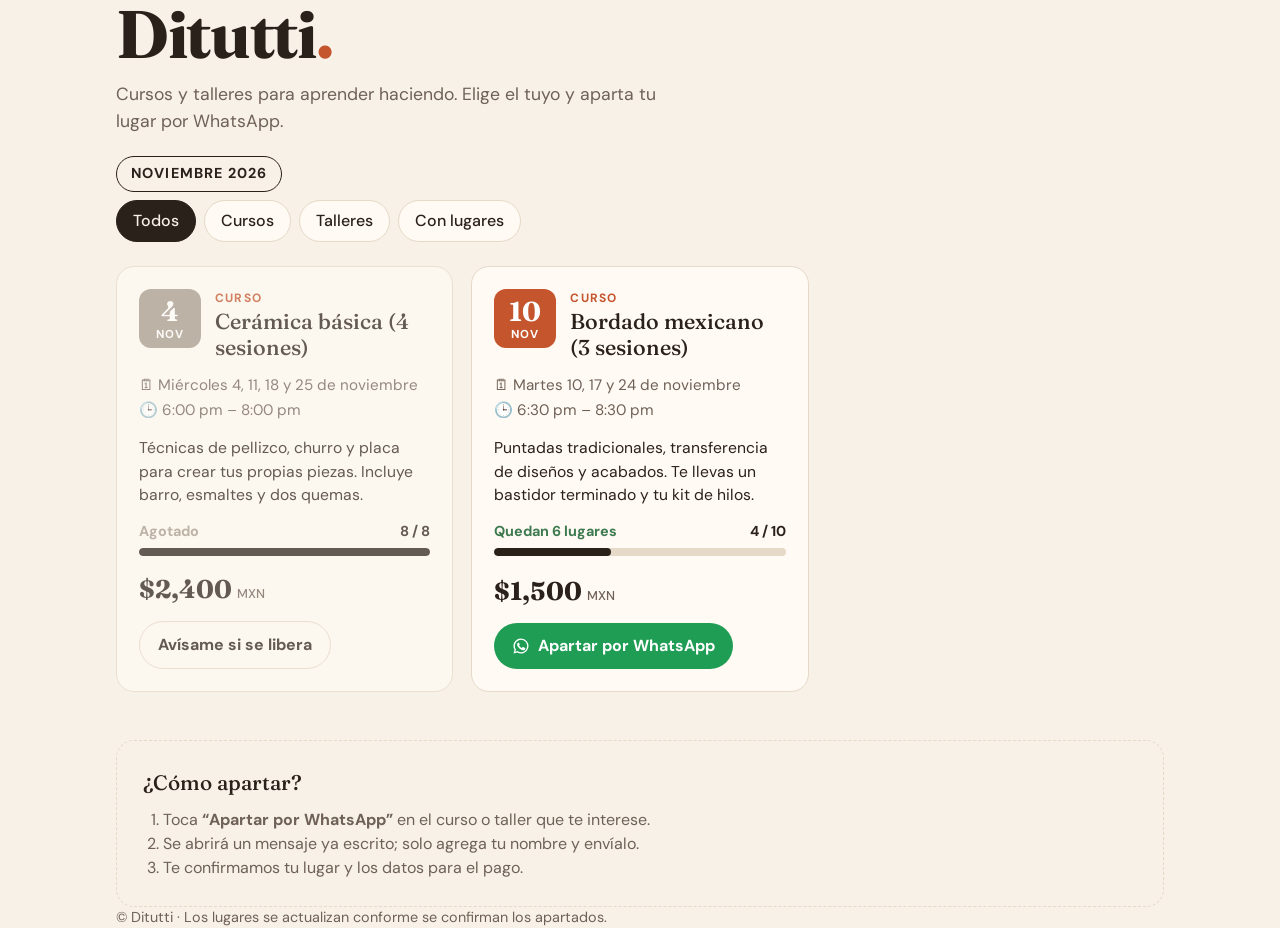
==== index.html @ 4827898d "Agrega página de cursos y talleres de Ditutti con apartado por WhatsApp Co-Authored-By: Claude Opus " ====
<!doctype html>
<html lang="es">
<head>
  <meta charset="utf-8">
  <meta name="viewport" content="width=device-width, initial-scale=1">
  <title>Ditutti · Cursos y talleres</title>
  <meta name="description" content="Cursos y talleres de Ditutti del mes: horarios, precios y lugares disponibles. Aparta tu lugar por WhatsApp.">
  <link rel="preconnect" href="https://fonts.googleapis.com">
  <link rel="preconnect" href="https://fonts.gstatic.com" crossorigin>
  <link href="https://fonts.googleapis.com/css2?family=Fraunces:opsz,wght@9..144,500;9..144,700&family=DM+Sans:wght@400;500;700&display=swap" rel="stylesheet">
  <style>
    :root {
      --bg: #f7f1e8;
      --surface: #fffaf3;
      --ink: #2b211b;
      --muted: #6f6157;
      --line: #e6d9c8;
      --accent: #c4552d;
      --accent-ink: #ffffff;
      --ok: #3d7a4f;
      --warn: #b8741a;
      --off: #a89a8e;
      --wa: #1f9d55;
      --radius: 18px;
    }
    @media (prefers-color-scheme: dark) {
      :root {
        --bg: #1c1714;
        --surface: #262019;
        --ink: #f3ebe1;
        --muted: #b5a698;
        --line: #3a3128;
        --accent: #e0774f;
        --accent-ink: #1c1714;
        --ok: #6fbf86;
        --warn: #e0a34f;
        --off: #6f6359;
        --wa: #3cc276;
      }
    }
    * { box-sizing: border-box; }
    body {
      margin: 0;
      background: var(--bg);
      color: var(--ink);
      font-family: "DM Sans", system-ui, sans-serif;
      line-height: 1.5;
    }
    .wrap { max-width: 1080px; margin: 0 auto; padding: 0 16px; }

    header { padding: 56px 0 28px; }
    .brand {
      font-family: "Fraunces", Georgia, serif;
      font-weight: 700;
      font-size: clamp(2.6rem, 8vw, 4.2rem);
      letter-spacing: -0.02em;
      line-height: 1;
      margin: 0;
    }
    .brand span { color: var(--accent); }
    .lead { margin: 14px 0 0; color: var(--muted); font-size: 1.1rem; max-width: 46ch; }
    .month {
      display: inline-block;
      margin-top: 22px;
      padding: 6px 14px;
      border: 1.5px solid var(--ink);
      border-radius: 999px;
      font-weight: 700;
      font-size: .9rem;
      text-transform: uppercase;
      letter-spacing: .08em;
    }

    .filters { display: flex; flex-wrap: wrap; gap: 8px; margin: 8px 0 24px; }
    .filters button {
      font: inherit;
      font-weight: 500;
      padding: 8px 16px;
      border-radius: 999px;
      border: 1.5px solid var(--line);
      background: var(--surface);
      color: var(--ink);
      cursor: pointer;
    }
    .filters button[aria-pressed="true"] { background: var(--ink); color: var(--bg); border-color: var(--ink); }

    .grid { display: grid; gap: 18px; grid-template-columns: repeat(auto-fill, minmax(300px, 1fr)); }

    .card {
      background: var(--surface);
      border: 1px solid var(--line);
      border-radius: var(--radius);
      padding: 22px;
      display: flex;
      flex-direction: column;
      gap: 14px;
    }
    .card.full { opacity: .72; }
    .top { display: flex; gap: 14px; align-items: flex-start; }
    .date {
      flex: none;
      width: 62px;
      text-align: center;
      border-radius: 12px;
      background: var(--accent);
      color: var(--accent-ink);
      padding: 8px 0 6px;
      line-height: 1.05;
    }
    .date .d { font-family: "Fraunces", serif; font-size: 1.7rem; font-weight: 700; display: block; }
    .date .m { font-size: .72rem; text-transform: uppercase; letter-spacing: .1em; font-weight: 700; }
    .card.full .date { background: var(--off); }
    .tag { font-size: .75rem; font-weight: 700; text-transform: uppercase; letter-spacing: .1em; color: var(--accent); }
    .card h2 { font-family: "Fraunces", serif; font-weight: 500; font-size: 1.35rem; line-height: 1.2; margin: 2px 0 0; }
    .meta { margin: 0; padding: 0; list-style: none; color: var(--muted); font-size: .95rem; display: grid; gap: 2px; }
    .desc { margin: 0; font-size: .98rem; }

    .spots { display: grid; gap: 6px; }
    .spots-label { display: flex; justify-content: space-between; font-size: .9rem; font-weight: 700; }
    .spots-label .left { color: var(--ok); }
    .spots-label .left.low { color: var(--warn); }
    .spots-label .left.none { color: var(--off); }
    .bar { height: 8px; border-radius: 99px; background: var(--line); overflow: hidden; }
    .bar i { display: block; height: 100%; background: var(--ink); border-radius: 99px; }

    .bottom { margin-top: auto; display: flex; align-items: center; justify-content: space-between; gap: 12px; flex-wrap: wrap; }
    .price { font-family: "Fraunces", serif; font-size: 1.6rem; font-weight: 700; }
    .price small { font-family: "DM Sans", sans-serif; font-size: .8rem; font-weight: 500; color: var(--muted); }
    .btn {
      display: inline-flex; align-items: center; gap: 8px;
      padding: 11px 18px;
      border-radius: 999px;
      background: var(--wa);
      color: #fff;
      font-weight: 700;
      text-decoration: none;
    }
    .btn svg { width: 18px; height: 18px; fill: currentColor; }
    .btn.ghost { background: transparent; color: var(--ink); border: 1.5px solid var(--line); }

    .empty { color: var(--muted); padding: 40px 0; text-align: center; }

    .how { margin: 48px 0 0; padding: 26px; border-radius: var(--radius); border: 1.5px dashed var(--line); }
    .how h3 { font-family: "Fraunces", serif; font-weight: 500; margin: 0 0 10px; font-size: 1.3rem; }
    .how ol { margin: 0; padding-left: 20px; color: var(--muted); }
    footer { padding: 36px 0 48px; color: var(--muted); font-size: .9rem; }
  </style>
</head>
<body>
  <header class="wrap">
    <h1 class="brand">Ditutti<span>.</span></h1>
    <p class="lead">Cursos y talleres para aprender haciendo. Elige el tuyo y aparta tu lugar por WhatsApp.</p>
    <span class="month" id="mes"></span>
  </header>

  <main class="wrap">
    <div class="filters" role="group" aria-label="Filtrar">
      <button type="button" data-f="todos" aria-pressed="true">Todos</button>
      <button type="button" data-f="Curso" aria-pressed="false">Cursos</button>
      <button type="button" data-f="Taller" aria-pressed="false">Talleres</button>
      <button type="button" data-f="disponibles" aria-pressed="false">Con lugares</button>
    </div>

    <div class="grid" id="grid"></div>

    <section class="how">
      <h3>¿Cómo apartar?</h3>
      <ol>
        <li>Toca <strong>“Apartar por WhatsApp”</strong> en el curso o taller que te interese.</li>
        <li>Se abrirá un mensaje ya escrito; solo agrega tu nombre y envíalo.</li>
        <li>Te confirmamos tu lugar y los datos para el pago.</li>
      </ol>
    </section>
  </main>

  <footer class="wrap">© Ditutti · Los lugares se actualizan conforme se confirman los apartados.</footer>

  <script src="cursos.js"></script>
  <script>
    (function () {
      var data = window.DITUTTI || { cursos: [] };
      var MESES = ["ene", "feb", "mar", "abr", "may", "jun", "jul", "ago", "sep", "oct", "nov", "dic"];
      var DIAS = ["domingo", "lunes", "martes", "miércoles", "jueves", "viernes", "sábado"];
      var WA_ICON = '<svg viewBox="0 0 24 24" aria-hidden="true"><path d="M12 2a10 10 0 0 0-8.6 15.1L2 22l5-1.3A10 10 0 1 0 12 2Zm0 18.2a8.2 8.2 0 0 1-4.2-1.2l-.3-.2-3 .8.8-2.9-.2-.3A8.2 8.2 0 1 1 12 20.2Zm4.5-6.1c-.2-.1-1.5-.7-1.7-.8-.2-.1-.4-.1-.6.1l-.8 1c-.1.2-.3.2-.5.1a6.7 6.7 0 0 1-3.3-2.9c-.2-.4.2-.4.7-1.3.1-.2 0-.3 0-.4l-.8-1.8c-.2-.5-.4-.4-.6-.4h-.5a1 1 0 0 0-.7.3 3 3 0 0 0-.9 2.2 5.2 5.2 0 0 0 1.1 2.8 11.9 11.9 0 0 0 4.6 4c1.7.7 2.3.8 3.2.7a2.7 2.7 0 0 0 1.8-1.3 2.2 2.2 0 0 0 .2-1.3c-.1-.1-.3-.2-.5-.3Z"/></svg>';
      var filtro = "todos";

      function esc(s) {
        return String(s == null ? "" : s).replace(/[&<>"']/g, function (c) {
          return { "&": "&amp;", "<": "&lt;", ">": "&gt;", '"': "&quot;", "'": "&#39;" }[c];
        });
      }
      function parseFecha(f) { var p = f.split("-"); return new Date(+p[0], +p[1] - 1, +p[2]); }
      function hora(h) {
        var p = h.split(":"), hh = +p[0], ap = hh >= 12 ? "pm" : "am";
        hh = hh % 12 || 12;
        return hh + ":" + p[1] + " " + ap;
      }
      function precio(n) { return "$" + Number(n).toLocaleString("es-MX"); }
      function waLink(texto) {
        return "https://wa.me/" + String(data.whatsapp).replace(/\D/g, "") + "?text=" + encodeURIComponent(texto);
      }

      function card(c) {
        var d = parseFecha(c.fecha);
        var libres = Math.max(0, c.cupo - c.apartados);
        var lleno = libres === 0;
        var pct = c.cupo ? Math.min(100, (c.apartados / c.cupo) * 100) : 100;
        var cuando = DIAS[d.getDay()] + " " + d.getDate() + " de " + MESES[d.getMonth()];
        var horario = hora(c.inicio) + " – " + hora(c.fin);
        var clase = lleno ? "none" : libres <= 2 ? "low" : "";
        var leyenda = lleno ? "Agotado" : libres === 1 ? "¡Queda 1 lugar!" : "Quedan " + libres + " lugares";

        var msg = lleno
          ? "Hola Ditutti 👋 Me interesa el " + c.tipo.toLowerCase() + " \"" + c.nombre + "\" (" + cuando + "). Si se libera un lugar, ¿me avisan? Mi nombre es: "
          : "Hola Ditutti 👋 Quiero apartar un lugar en el " + c.tipo.toLowerCase() + " \"" + c.nombre + "\" del " + cuando + ", de " + horario + ". Mi nombre es: ";

        var boton = lleno
          ? '<a class="btn ghost" target="_blank" rel="noopener" href="' + esc(waLink(msg)) + '">Avísame si se libera</a>'
          : '<a class="btn" target="_blank" rel="noopener" href="' + esc(waLink(msg)) + '">' + WA_ICON + "Apartar por WhatsApp</a>";

        return (
          '<article class="card' + (lleno ? " full" : "") + '">' +
            '<div class="top">' +
              '<div class="date"><span class="d">' + d.getDate() + '</span><span class="m">' + MESES[d.getMonth()] + "</span></div>" +
              "<div>" +
                '<div class="tag">' + esc(c.tipo) + "</div>" +
                "<h2>" + esc(c.nombre) + "</h2>" +
              "</div>" +
            "</div>" +
            '<ul class="meta">' +
              "<li>🗓 " + esc(c.sesiones || cuando.charAt(0).toUpperCase() + cuando.slice(1)) + "</li>" +
              "<li>🕒 " + esc(horario) + "</li>" +
            "</ul>" +
            '<p class="desc">' + esc(c.descripcion) + "</p>" +
            '<div class="spots">' +
              '<div class="spots-label"><span class="left ' + clase + '">' + leyenda + "</span><span>" + c.apartados + " / " + c.cupo + "</span></div>" +
              '<div class="bar" role="progressbar" aria-label="Lugares apartados" aria-valuemin="0" aria-valuemax="' + c.cupo + '" aria-valuenow="' + c.apartados + '"><i style="width:' + pct + '%"></i></div>' +
            "</div>" +
            '<div class="bottom">' +
              '<div class="price">' + precio(c.precio) + " <small>MXN</small></div>" +
              boton +
            "</div>" +
          "</article>"
        );
      }

      function render() {
        var hoy = new Date(); hoy.setHours(0, 0, 0, 0);
        var lista = data.cursos
          .filter(function (c) { return parseFecha(c.fecha) >= hoy || c.sesiones; })
          .filter(function (c) {
            if (filtro === "todos") return true;
            if (filtro === "disponibles") return c.cupo - c.apartados > 0;
            return c.tipo === filtro;
          })
          .sort(function (a, b) { return (a.fecha + a.inicio).localeCompare(b.fecha + b.inicio); });

        document.getElementById("grid").innerHTML = lista.length
          ? lista.map(card).join("")
          : '<p class="empty">No hay actividades con este filtro por ahora.</p>';
      }

      document.getElementById("mes").textContent = data.mes || "";
      document.querySelectorAll(".filters button").forEach(function (b) {
        b.addEventListener("click", function () {
          filtro = b.dataset.f;
          document.querySelectorAll(".filters button").forEach(function (x) {
            x.setAttribute("aria-pressed", String(x === b));
          });
          render();
        });
      });
      render();
    })();
  </script>
</body>
</html>
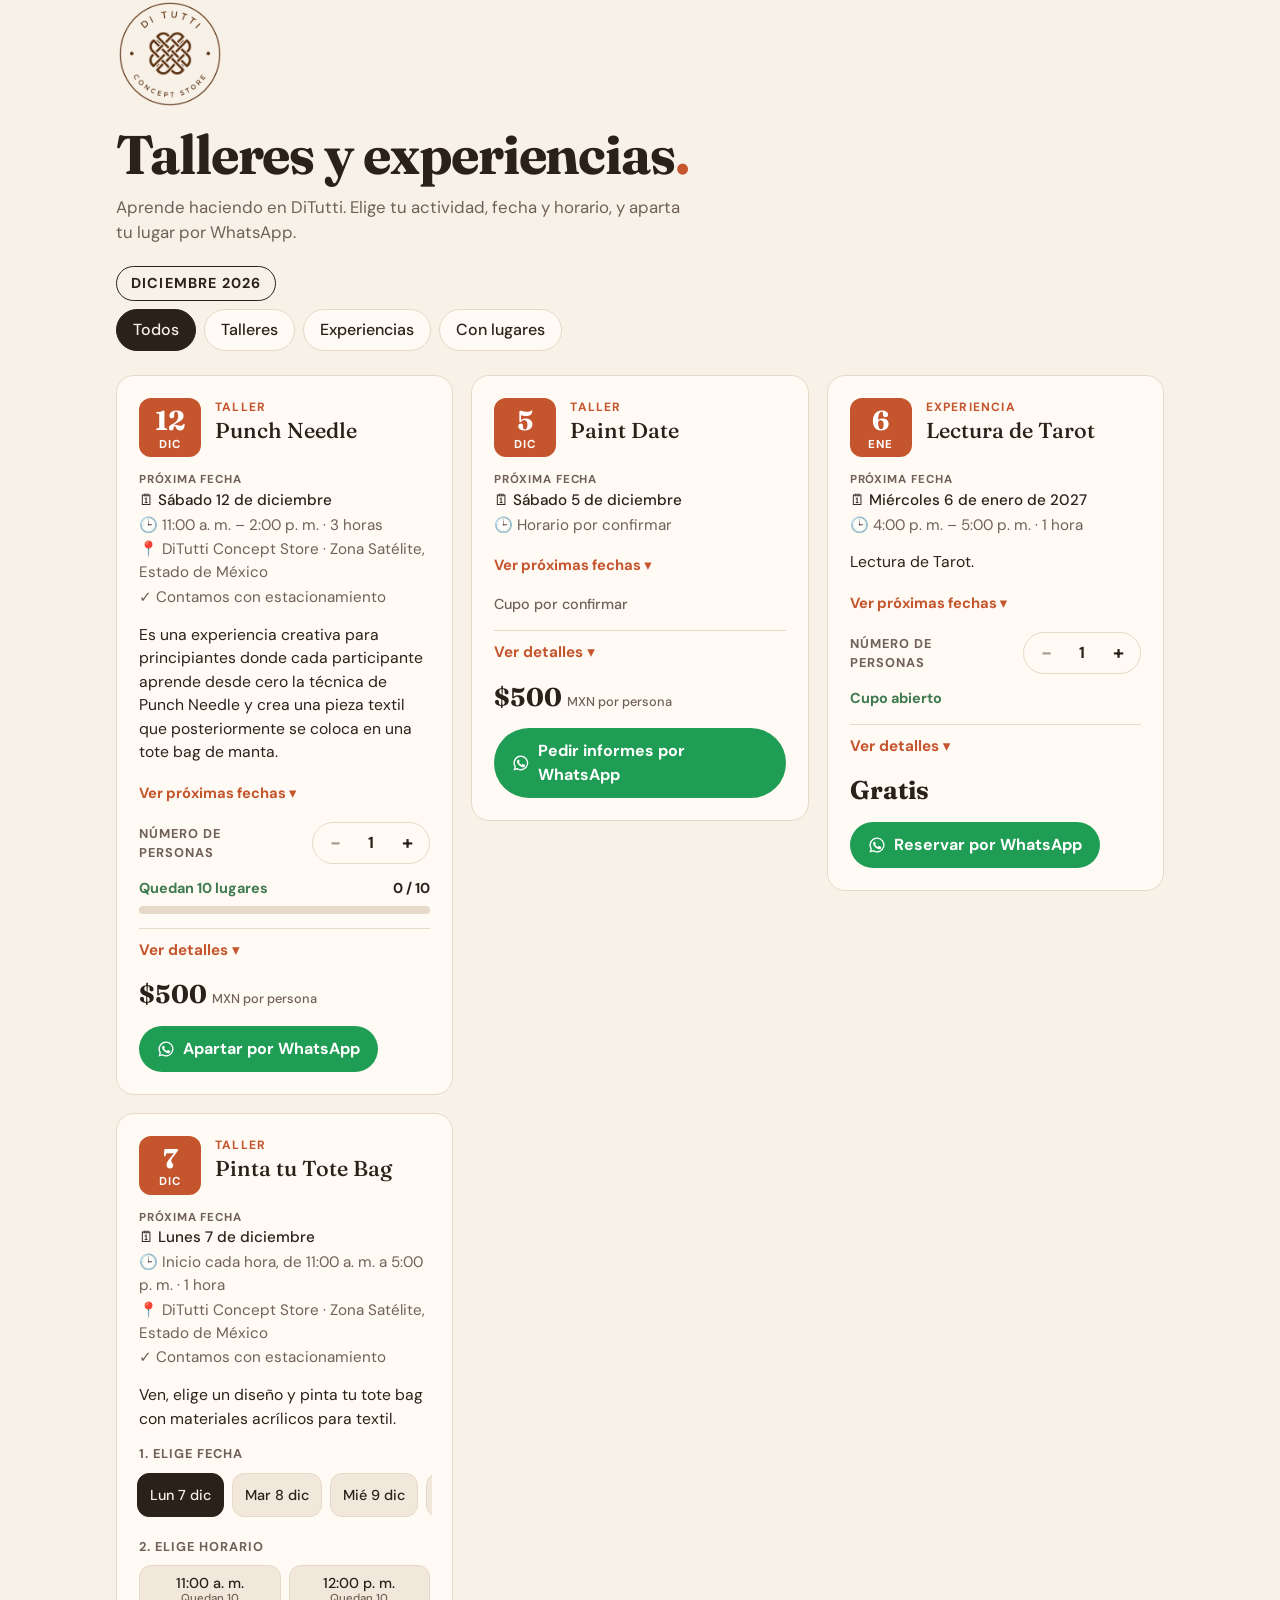
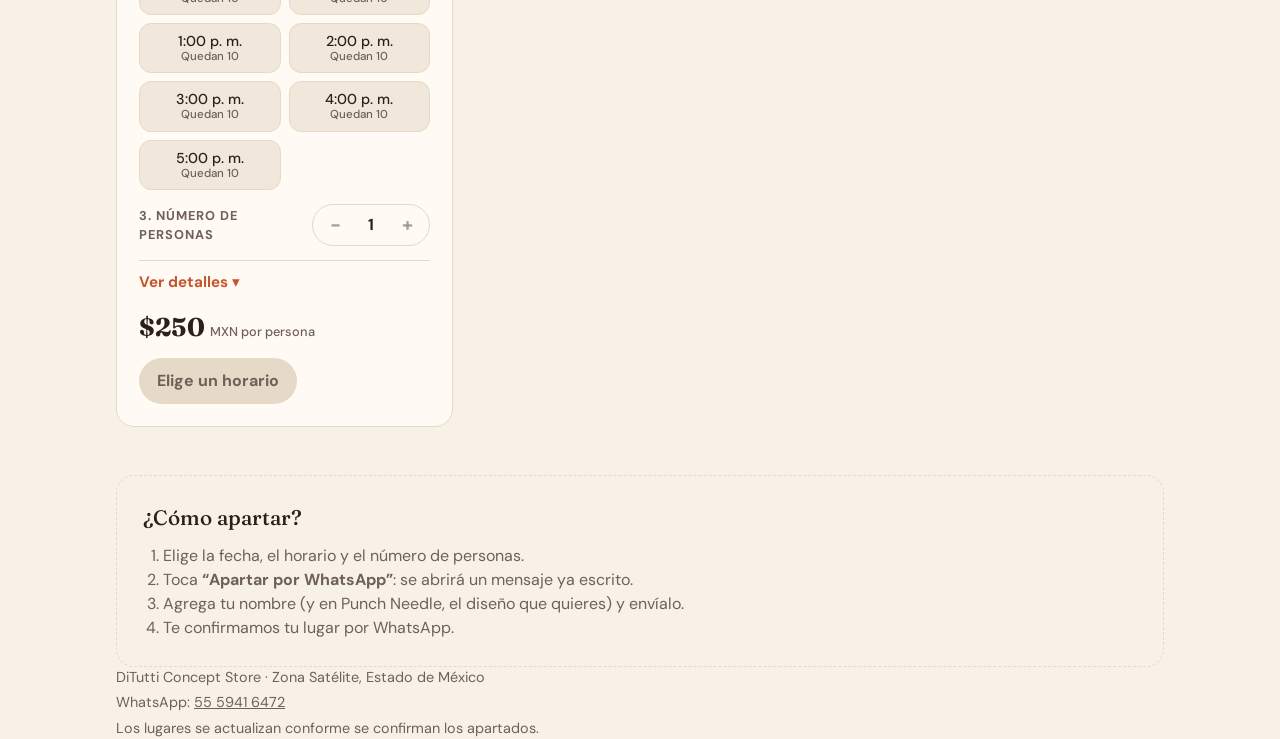
==== commit 0157c978: "Talleres reales de DiTutti con fechas recurrentes, cupo por fecha y horario, y logo - cursos.js: Pun" ====
--- a/index.html
+++ b/index.html
@@ -3,8 +3,9 @@
 <head>
   <meta charset="utf-8">
   <meta name="viewport" content="width=device-width, initial-scale=1">
-  <title>Ditutti · Cursos y talleres</title>
-  <meta name="description" content="Cursos y talleres de Ditutti del mes: horarios, precios y lugares disponibles. Aparta tu lugar por WhatsApp.">
+  <title>DiTutti · Talleres y experiencias</title>
+  <meta name="description" content="Talleres y experiencias en DiTutti Concept Store, Zona Satélite: fechas, horarios, precios y lugares disponibles. Aparta tu lugar por WhatsApp.">
+  <link rel="icon" href="logo-ditutti.png">
   <link rel="preconnect" href="https://fonts.googleapis.com">
   <link rel="preconnect" href="https://fonts.gstatic.com" crossorigin>
   <link href="https://fonts.googleapis.com/css2?family=Fraunces:opsz,wght@9..144,500;9..144,700&family=DM+Sans:wght@400;500;700&display=swap" rel="stylesheet">
@@ -21,6 +22,7 @@
       --warn: #b8741a;
       --off: #a89a8e;
       --wa: #1f9d55;
+      --chip: #f1e7da;
       --radius: 18px;
     }
     @media (prefers-color-scheme: dark) {
@@ -36,7 +38,9 @@
         --warn: #e0a34f;
         --off: #6f6359;
         --wa: #3cc276;
-      }
+        --chip: #30281f;
+      }
+      .logo { background: #f7f1e8; }
     }
     * { box-sizing: border-box; }
     body {
@@ -45,23 +49,25 @@
       color: var(--ink);
       font-family: "DM Sans", system-ui, sans-serif;
       line-height: 1.5;
+      -webkit-tap-highlight-color: transparent;
     }
     .wrap { max-width: 1080px; margin: 0 auto; padding: 0 16px; }
 
-    header { padding: 56px 0 28px; }
+    header { padding: 32px 0 24px; }
+    .logo { display: block; width: 108px; height: 108px; border-radius: 50%; object-fit: contain; padding: 2px; }
     .brand {
       font-family: "Fraunces", Georgia, serif;
       font-weight: 700;
-      font-size: clamp(2.6rem, 8vw, 4.2rem);
+      font-size: clamp(2.1rem, 8vw, 3.4rem);
       letter-spacing: -0.02em;
-      line-height: 1;
-      margin: 0;
+      line-height: 1.05;
+      margin: 18px 0 0;
     }
     .brand span { color: var(--accent); }
-    .lead { margin: 14px 0 0; color: var(--muted); font-size: 1.1rem; max-width: 46ch; }
+    .lead { margin: 12px 0 0; color: var(--muted); font-size: 1.05rem; max-width: 48ch; }
     .month {
       display: inline-block;
-      margin-top: 22px;
+      margin-top: 20px;
       padding: 6px 14px;
       border: 1.5px solid var(--ink);
       border-radius: 999px;
@@ -84,7 +90,7 @@
     }
     .filters button[aria-pressed="true"] { background: var(--ink); color: var(--bg); border-color: var(--ink); }
 
-    .grid { display: grid; gap: 18px; grid-template-columns: repeat(auto-fill, minmax(300px, 1fr)); }
+    .grid { display: grid; gap: 18px; grid-template-columns: repeat(auto-fill, minmax(min(100%, 320px), 1fr)); align-items: start; }
 
     .card {
       background: var(--surface);
@@ -94,8 +100,8 @@
       display: flex;
       flex-direction: column;
       gap: 14px;
-    }
-    .card.full { opacity: .72; }
+      min-width: 0;
+    }
     .top { display: flex; gap: 14px; align-items: flex-start; }
     .date {
       flex: none;
@@ -113,21 +119,78 @@
     .tag { font-size: .75rem; font-weight: 700; text-transform: uppercase; letter-spacing: .1em; color: var(--accent); }
     .card h2 { font-family: "Fraunces", serif; font-weight: 500; font-size: 1.35rem; line-height: 1.2; margin: 2px 0 0; }
     .meta { margin: 0; padding: 0; list-style: none; color: var(--muted); font-size: .95rem; display: grid; gap: 2px; }
+    .meta .when { color: var(--ink); font-weight: 500; }
+    .meta small { display: block; font-size: .72rem; font-weight: 700; text-transform: uppercase; letter-spacing: .08em; color: var(--muted); }
     .desc { margin: 0; font-size: .98rem; }
+
+    /* Selectores */
+    .pick { display: grid; gap: 8px; min-width: 0; }
+    .pick-label { font-size: .8rem; font-weight: 700; text-transform: uppercase; letter-spacing: .08em; color: var(--muted); }
+    .chips { display: flex; gap: 8px; overflow-x: auto; padding: 2px 2px 6px; margin: 0 -2px; scroll-snap-type: x proximity; scrollbar-width: thin; }
+    .chips.wrap-chips { flex-wrap: wrap; overflow: visible; }
+    .chip {
+      flex: none;
+      scroll-snap-align: start;
+      font: inherit;
+      font-size: .9rem;
+      font-weight: 500;
+      text-align: center;
+      line-height: 1.25;
+      padding: 8px 12px;
+      min-height: 44px;
+      border-radius: 12px;
+      border: 1.5px solid var(--line);
+      background: var(--chip);
+      color: var(--ink);
+      cursor: pointer;
+    }
+    .chip small { display: block; font-size: .72rem; font-weight: 500; color: var(--muted); }
+    .chip small.low { color: var(--warn); font-weight: 700; }
+    .chip.sold { color: var(--off); text-decoration: line-through; }
+    .chip.sold small { text-decoration: none; display: block; }
+    .chip[aria-pressed="true"] { background: var(--ink); color: var(--bg); border-color: var(--ink); text-decoration: none; }
+    .chip[aria-pressed="true"] small { color: var(--bg); opacity: .8; }
+    .hours { display: grid; grid-template-columns: repeat(auto-fill, minmax(92px, 1fr)); gap: 8px; }
+    .linkbtn {
+      font: inherit; font-weight: 700; font-size: .92rem;
+      background: none; border: 0; padding: 4px 0; color: var(--accent); cursor: pointer;
+      justify-self: start;
+    }
+
+    .qty { display: flex; align-items: center; justify-content: space-between; gap: 12px; }
+    .stepper { display: inline-flex; align-items: center; border: 1.5px solid var(--line); border-radius: 999px; }
+    .stepper button {
+      font: inherit; font-size: 1.2rem; font-weight: 700;
+      width: 44px; height: 40px; border: 0; background: none; color: var(--ink); cursor: pointer;
+    }
+    .stepper button:disabled { color: var(--off); cursor: default; }
+    .stepper output { min-width: 28px; text-align: center; font-weight: 700; }
 
     .spots { display: grid; gap: 6px; }
     .spots-label { display: flex; justify-content: space-between; font-size: .9rem; font-weight: 700; }
     .spots-label .left { color: var(--ok); }
     .spots-label .left.low { color: var(--warn); }
-    .spots-label .left.none { color: var(--off); }
+    .spots-label .left.none { color: var(--off); text-transform: uppercase; letter-spacing: .06em; }
     .bar { height: 8px; border-radius: 99px; background: var(--line); overflow: hidden; }
     .bar i { display: block; height: 100%; background: var(--ink); border-radius: 99px; }
+    .open { font-size: .9rem; font-weight: 700; color: var(--ok); }
+    .pending { font-size: .9rem; font-weight: 500; color: var(--muted); }
+
+    details { border-top: 1px solid var(--line); padding-top: 10px; font-size: .95rem; }
+    summary { cursor: pointer; font-weight: 700; color: var(--accent); list-style: none; }
+    summary::-webkit-details-marker { display: none; }
+    summary::after { content: " ▾"; }
+    details[open] summary::after { content: " ▴"; }
+    details h4 { margin: 14px 0 4px; font-size: .8rem; text-transform: uppercase; letter-spacing: .08em; color: var(--muted); }
+    details p { margin: 0 0 8px; }
+    details ul { margin: 0; padding-left: 20px; }
+    .notice { margin-top: 12px; padding: 10px 12px; border-radius: 12px; background: var(--chip); font-size: .9rem; }
 
     .bottom { margin-top: auto; display: flex; align-items: center; justify-content: space-between; gap: 12px; flex-wrap: wrap; }
     .price { font-family: "Fraunces", serif; font-size: 1.6rem; font-weight: 700; }
     .price small { font-family: "DM Sans", sans-serif; font-size: .8rem; font-weight: 500; color: var(--muted); }
     .btn {
-      display: inline-flex; align-items: center; gap: 8px;
+      display: inline-flex; align-items: center; justify-content: center; gap: 8px;
       padding: 11px 18px;
       border-radius: 999px;
       background: var(--wa);
@@ -137,139 +200,465 @@
     }
     .btn svg { width: 18px; height: 18px; fill: currentColor; }
     .btn.ghost { background: transparent; color: var(--ink); border: 1.5px solid var(--line); }
+    .btn.disabled { background: var(--line); color: var(--muted); cursor: not-allowed; }
 
     .empty { color: var(--muted); padding: 40px 0; text-align: center; }
 
     .how { margin: 48px 0 0; padding: 26px; border-radius: var(--radius); border: 1.5px dashed var(--line); }
     .how h3 { font-family: "Fraunces", serif; font-weight: 500; margin: 0 0 10px; font-size: 1.3rem; }
     .how ol { margin: 0; padding-left: 20px; color: var(--muted); }
-    footer { padding: 36px 0 48px; color: var(--muted); font-size: .9rem; }
+    footer { padding: 36px 0 48px; color: var(--muted); font-size: .9rem; display: grid; gap: 4px; }
+    footer a { color: inherit; }
+    @media (max-width: 420px) {
+      .bottom .btn { width: 100%; }
+    }
   </style>
 </head>
 <body>
   <header class="wrap">
-    <h1 class="brand">Ditutti<span>.</span></h1>
-    <p class="lead">Cursos y talleres para aprender haciendo. Elige el tuyo y aparta tu lugar por WhatsApp.</p>
+    <img class="logo" src="logo-ditutti.png" alt="DiTutti Concept Store" width="108" height="108">
+    <h1 class="brand">Talleres y experiencias<span>.</span></h1>
+    <p class="lead">Aprende haciendo en DiTutti. Elige tu actividad, fecha y horario, y aparta tu lugar por WhatsApp.</p>
     <span class="month" id="mes"></span>
   </header>
 
   <main class="wrap">
-    <div class="filters" role="group" aria-label="Filtrar">
-      <button type="button" data-f="todos" aria-pressed="true">Todos</button>
-      <button type="button" data-f="Curso" aria-pressed="false">Cursos</button>
-      <button type="button" data-f="Taller" aria-pressed="false">Talleres</button>
-      <button type="button" data-f="disponibles" aria-pressed="false">Con lugares</button>
-    </div>
+    <div class="filters" id="filtros" role="group" aria-label="Filtrar"></div>
 
     <div class="grid" id="grid"></div>
 
     <section class="how">
       <h3>¿Cómo apartar?</h3>
       <ol>
-        <li>Toca <strong>“Apartar por WhatsApp”</strong> en el curso o taller que te interese.</li>
-        <li>Se abrirá un mensaje ya escrito; solo agrega tu nombre y envíalo.</li>
-        <li>Te confirmamos tu lugar y los datos para el pago.</li>
+        <li>Elige la fecha, el horario y el número de personas.</li>
+        <li>Toca <strong>“Apartar por WhatsApp”</strong>: se abrirá un mensaje ya escrito.</li>
+        <li>Agrega tu nombre (y en Punch Needle, el diseño que quieres) y envíalo.</li>
+        <li>Te confirmamos tu lugar por WhatsApp.</li>
       </ol>
     </section>
   </main>
 
-  <footer class="wrap">© Ditutti · Los lugares se actualizan conforme se confirman los apartados.</footer>
+  <footer class="wrap" id="pie"></footer>
 
   <script src="cursos.js"></script>
   <script>
     (function () {
-      var data = window.DITUTTI || { cursos: [] };
-      var MESES = ["ene", "feb", "mar", "abr", "may", "jun", "jul", "ago", "sep", "oct", "nov", "dic"];
+      var data = window.DITUTTI || { actividades: [] };
+      var POR = "POR_CONFIRMAR";
+      var MESES = ["enero", "febrero", "marzo", "abril", "mayo", "junio", "julio", "agosto", "septiembre", "octubre", "noviembre", "diciembre"];
       var DIAS = ["domingo", "lunes", "martes", "miércoles", "jueves", "viernes", "sábado"];
+      var PLURAL = { Curso: "Cursos", Taller: "Talleres", Experiencia: "Experiencias" };
       var WA_ICON = '<svg viewBox="0 0 24 24" aria-hidden="true"><path d="M12 2a10 10 0 0 0-8.6 15.1L2 22l5-1.3A10 10 0 1 0 12 2Zm0 18.2a8.2 8.2 0 0 1-4.2-1.2l-.3-.2-3 .8.8-2.9-.2-.3A8.2 8.2 0 1 1 12 20.2Zm4.5-6.1c-.2-.1-1.5-.7-1.7-.8-.2-.1-.4-.1-.6.1l-.8 1c-.1.2-.3.2-.5.1a6.7 6.7 0 0 1-3.3-2.9c-.2-.4.2-.4.7-1.3.1-.2 0-.3 0-.4l-.8-1.8c-.2-.5-.4-.4-.6-.4h-.5a1 1 0 0 0-.7.3 3 3 0 0 0-.9 2.2 5.2 5.2 0 0 0 1.1 2.8 11.9 11.9 0 0 0 4.6 4c1.7.7 2.3.8 3.2.7a2.7 2.7 0 0 0 1.8-1.3 2.2 2.2 0 0 0 .2-1.3c-.1-.1-.3-.2-.5-.3Z"/></svg>';
+      var MAX_PERSONAS_CUPO_ABIERTO = 20;
+
+      var ahora = new Date();
+      var hoy = new Date(ahora.getFullYear(), ahora.getMonth(), ahora.getDate());
       var filtro = "todos";
-
+      var estado = {};
+      var info = {};
+
+      /* ---------- utilidades ---------- */
+      function definido(v) { return v !== undefined && v !== null && v !== "" && v !== POR; }
       function esc(s) {
         return String(s == null ? "" : s).replace(/[&<>"']/g, function (c) {
           return { "&": "&amp;", "<": "&lt;", ">": "&gt;", '"': "&quot;", "'": "&#39;" }[c];
         });
       }
-      function parseFecha(f) { var p = f.split("-"); return new Date(+p[0], +p[1] - 1, +p[2]); }
-      function hora(h) {
-        var p = h.split(":"), hh = +p[0], ap = hh >= 12 ? "pm" : "am";
-        hh = hh % 12 || 12;
-        return hh + ":" + p[1] + " " + ap;
-      }
-      function precio(n) { return "$" + Number(n).toLocaleString("es-MX"); }
+      function pad(n) { return (n < 10 ? "0" : "") + n; }
+      function clave(d) { return d.getFullYear() + "-" + pad(d.getMonth() + 1) + "-" + pad(d.getDate()); }
+      function leer(k) { var p = k.split("-"); return new Date(+p[0], +p[1] - 1, +p[2]); }
+      function sumarDias(d, n) { return new Date(d.getFullYear(), d.getMonth(), d.getDate() + n); }
+      function diasEntre(a, b) { return Math.round((b - a) / 864e5); }
+      function minutos(h) { var p = h.split(":"); return +p[0] * 60 + +p[1]; }
+      function hora12(min) {
+        var h = Math.floor(min / 60) % 24, m = min % 60;
+        return (h % 12 || 12) + ":" + pad(m) + (h >= 12 ? " p. m." : " a. m.");
+      }
+      function fechaLarga(k) {
+        var d = leer(k);
+        var s = DIAS[d.getDay()] + " " + d.getDate() + " de " + MESES[d.getMonth()];
+        return d.getFullYear() !== hoy.getFullYear() ? s + " de " + d.getFullYear() : s;
+      }
+      function mayus(s) { return s.charAt(0).toUpperCase() + s.slice(1); }
+      function duracionTexto(min) {
+        if (!definido(min)) return "";
+        if (min % 60 === 0) return min / 60 + (min === 60 ? " hora" : " horas");
+        return min + " minutos";
+      }
       function waLink(texto) {
         return "https://wa.me/" + String(data.whatsapp).replace(/\D/g, "") + "?text=" + encodeURIComponent(texto);
       }
 
-      function card(c) {
-        var d = parseFecha(c.fecha);
-        var libres = Math.max(0, c.cupo - c.apartados);
-        var lleno = libres === 0;
-        var pct = c.cupo ? Math.min(100, (c.apartados / c.cupo) * 100) : 100;
-        var cuando = DIAS[d.getDay()] + " " + d.getDate() + " de " + MESES[d.getMonth()];
-        var horario = hora(c.inicio) + " – " + hora(c.fin);
-        var clase = lleno ? "none" : libres <= 2 ? "low" : "";
-        var leyenda = lleno ? "Agotado" : libres === 1 ? "¡Queda 1 lugar!" : "Quedan " + libres + " lugares";
-
-        var msg = lleno
-          ? "Hola Ditutti 👋 Me interesa el " + c.tipo.toLowerCase() + " \"" + c.nombre + "\" (" + cuando + "). Si se libera un lugar, ¿me avisan? Mi nombre es: "
-          : "Hola Ditutti 👋 Quiero apartar un lugar en el " + c.tipo.toLowerCase() + " \"" + c.nombre + "\" del " + cuando + ", de " + horario + ". Mi nombre es: ";
-
-        var boton = lleno
-          ? '<a class="btn ghost" target="_blank" rel="noopener" href="' + esc(waLink(msg)) + '">Avísame si se libera</a>'
-          : '<a class="btn" target="_blank" rel="noopener" href="' + esc(waLink(msg)) + '">' + WA_ICON + "Apartar por WhatsApp</a>";
-
-        return (
-          '<article class="card' + (lleno ? " full" : "") + '">' +
-            '<div class="top">' +
-              '<div class="date"><span class="d">' + d.getDate() + '</span><span class="m">' + MESES[d.getMonth()] + "</span></div>" +
-              "<div>" +
-                '<div class="tag">' + esc(c.tipo) + "</div>" +
-                "<h2>" + esc(c.nombre) + "</h2>" +
-              "</div>" +
+      /* ---------- fechas recurrentes ---------- */
+      function generarFechas(a) {
+        var r = a.recurrencia || {};
+        var n = a.fechasAMostrar || 8;
+        var bloq = {};
+        (a.fechasBloqueadas || []).forEach(function (f) { bloq[f] = true; });
+        var inicio = r.fechaInicial ? leer(r.fechaInicial) : hoy;
+        var desde = inicio > hoy ? inicio : hoy;
+        var out = [], d, i;
+
+        if (r.tipo === "intervalo" && r.intervaloDias > 0) {
+          d = inicio;
+          if (d < hoy) d = sumarDias(d, Math.ceil(diasEntre(d, hoy) / r.intervaloDias) * r.intervaloDias);
+          for (i = 0; out.length < n && i < 500; i++) {
+            if (!bloq[clave(d)]) out.push(clave(d));
+            d = sumarDias(d, r.intervaloDias);
+          }
+        } else if (r.tipo === "semanal" && r.diasSemana && r.diasSemana.length) {
+          d = desde;
+          for (i = 0; out.length < n && i < 400; i++) {
+            if (r.diasSemana.indexOf(d.getDay()) !== -1 && !bloq[clave(d)]) out.push(clave(d));
+            d = sumarDias(d, 1);
+          }
+        } else if (r.tipo === "primerDiaDelMes") {
+          for (i = 0; out.length < n && i < 60; i++) {
+            var primero = new Date(desde.getFullYear(), desde.getMonth() + i, 1);
+            d = sumarDias(primero, (r.diaSemana - primero.getDay() + 7) % 7);
+            if (d >= desde && !bloq[clave(d)]) out.push(clave(d));
+          }
+        }
+
+        (a.fechasEspeciales || []).forEach(function (f) {
+          if (leer(f) >= hoy && !bloq[f] && out.indexOf(f) === -1) out.push(f);
+        });
+        return out.sort();
+      }
+
+      function tipoCupo(a) {
+        if (a.cupo === null) return "abierto";
+        if (typeof a.cupo === "number") return "limitado";
+        return "pendiente";
+      }
+
+      function horariosDe(a, k) {
+        if (!Array.isArray(a.horarios)) return [];
+        var ap = (a.apartadosPorFecha || {})[k];
+        var esHoy = k === clave(hoy);
+        var minAhora = ahora.getHours() * 60 + ahora.getMinutes();
+        return a.horarios
+          .map(function (h, idx) {
+            var apartados = typeof ap === "number" ? (idx === 0 ? ap : 0) : (ap && ap[h]) || 0;
+            var ini = minutos(h);
+            var lim = tipoCupo(a) === "limitado";
+            var libres = lim ? Math.max(0, a.cupo - apartados) : null;
+            return {
+              hora: h,
+              inicio: ini,
+              texto: hora12(ini) + (definido(a.duracionMinutos) ? " – " + hora12(ini + a.duracionMinutos) : ""),
+              apartados: apartados,
+              libres: libres,
+              lleno: lim && libres === 0,
+            };
+          })
+          .filter(function (s) { return !esHoy || s.inicio > minAhora; });
+      }
+
+      function prepararActividad(a) {
+        var pendiente = !Array.isArray(a.horarios) || tipoCupo(a) === "pendiente";
+        var fechas = generarFechas(a)
+          .map(function (k) {
+            var slots = horariosDe(a, k);
+            return { clave: k, slots: slots, lleno: slots.length > 0 && slots.every(function (s) { return s.lleno; }) };
+          })
+          .filter(function (f) { return pendiente || f.slots.length > 0; });
+        return { a: a, fechas: fechas, pendiente: pendiente, multi: !pendiente && a.horarios.length > 1 };
+      }
+
+      function hayLugares(x) {
+        if (x.pendiente) return false;
+        return x.fechas.some(function (f) { return !f.lleno; });
+      }
+
+      function fechaSel(x) {
+        var st = estado[x.a.id];
+        return x.fechas.filter(function (f) { return f.clave === st.fecha; })[0] || x.fechas[0];
+      }
+      function slotSel(x, f) {
+        var st = estado[x.a.id];
+        if (!f) return null;
+        if (f.slots.length === 1) return f.slots[0];
+        return f.slots.filter(function (s) { return s.hora === st.hora; })[0] || null;
+      }
+      function maxPersonas(x, s) {
+        if (tipoCupo(x.a) === "abierto") return MAX_PERSONAS_CUPO_ABIERTO;
+        return s && s.libres ? s.libres : 1;
+      }
+
+      /* ---------- mensajes de WhatsApp ---------- */
+      function msgReserva(a, f, s, personas) {
+        var lineas = [
+          "Hola, quiero apartar un lugar para:",
+          a.nombre,
+          "Fecha: " + fechaLarga(f.clave),
+          "Horario: " + s.texto,
+          "Número de lugares: " + personas,
+          "",
+        ];
+        if (a.pedirDiseno) lineas.push("Diseño que quiero: ", "");
+        lineas.push("Mi nombre es: ");
+        return lineas.join("\n");
+      }
+      function msgAgotado(a, f, s) {
+        return "Hola, me interesa " + a.nombre + " del " + fechaLarga(f.clave) + (s ? " (" + s.texto + ")" : "") +
+          ". Veo que está agotado. ¿Me pueden avisar si se libera un lugar?";
+      }
+      function msgInformes(a, f) {
+        return "Hola, me interesa " + a.nombre + (f ? " del " + fechaLarga(f.clave) : "") +
+          ". ¿Me pueden compartir el horario y los detalles?";
+      }
+
+      /* ---------- tarjeta ---------- */
+      function chipFecha(x, f, sel) {
+        var d = leer(f.clave);
+        var nota = "";
+        if (!x.pendiente && tipoCupo(x.a) === "limitado") {
+          if (f.lleno) nota = "<small>Agotado</small>";
+          else if (!x.multi) {
+            var l = f.slots[0].libres;
+            nota = "<small" + (l <= 2 ? ' class="low"' : "") + ">" + (l === 1 ? "Queda 1" : "Quedan " + l) + "</small>";
+          }
+        }
+        return '<button type="button" class="chip' + (f.lleno ? " sold" : "") + '" data-act="fecha" data-fecha="' + f.clave + '" aria-pressed="' + sel + '">' +
+          mayus(DIAS[d.getDay()].slice(0, 3)) + " " + d.getDate() + " " + MESES[d.getMonth()].slice(0, 3) + nota + "</button>";
+      }
+
+      function chipHora(s, sel) {
+        var nota = s.libres === null ? "" : s.lleno ? "<small>Agotado</small>" :
+          "<small" + (s.libres <= 2 ? ' class="low"' : "") + ">" + (s.libres === 1 ? "Queda 1" : "Quedan " + s.libres) + "</small>";
+        return '<button type="button" class="chip' + (s.lleno ? " sold" : "") + '" data-act="hora" data-hora="' + s.hora + '" aria-pressed="' + sel + '">' +
+          hora12(s.inicio) + nota + "</button>";
+      }
+
+      function bloqueLugares(x, s) {
+        var t = tipoCupo(x.a);
+        if (x.pendiente) return '<div class="pending">Cupo por confirmar</div>';
+        if (t === "abierto") return '<div class="open">Cupo abierto</div>';
+        if (!s) return "";
+        var clase = s.lleno ? "none" : s.libres <= 2 ? "low" : "";
+        var leyenda = s.lleno ? "Agotado" : s.libres === 1 ? "¡Queda 1 lugar!" : "Quedan " + s.libres + " lugares";
+        var pct = Math.min(100, (s.apartados / x.a.cupo) * 100);
+        return '<div class="spots">' +
+          '<div class="spots-label"><span class="left ' + clase + '">' + leyenda + "</span><span>" + s.apartados + " / " + x.a.cupo + "</span></div>" +
+          '<div class="bar" role="progressbar" aria-label="Lugares apartados" aria-valuemin="0" aria-valuemax="' + x.a.cupo + '" aria-valuenow="' + s.apartados + '"><i style="width:' + pct + '%"></i></div>' +
+          "</div>";
+      }
+
+      function detalles(x) {
+        var a = x.a, h = "";
+        var desc = Array.isArray(a.descripcion) ? a.descripcion : [];
+        if (desc.length > 1) h += desc.slice(1).map(function (p) { return "<p>" + esc(p) + "</p>"; }).join("");
+        if (definido(a.nivel)) h += "<h4>Nivel</h4><p>" + esc(a.nivel) + "</p>";
+        if (definido(a.duracionMinutos)) h += "<h4>Duración</h4><p>" + duracionTexto(a.duracionMinutos) + "</p>";
+        if (Array.isArray(a.incluye) && a.incluye.length) {
+          h += "<h4>Qué incluye</h4><ul>" + a.incluye.map(function (i) { return "<li>" + esc(i) + "</li>"; }).join("") + "</ul>";
+        }
+        if (definido(a.aviso)) h += '<div class="notice"><strong>Aviso importante:</strong> ' + esc(a.aviso) + "</div>";
+        if (definido(a.politicaCancelacion)) h += "<h4>Política de cancelación</h4><p>" + esc(a.politicaCancelacion) + "</p>";
+        if (!h) return "";
+        return '<details data-id="' + a.id + '"' + (estado[a.id].detalles ? " open" : "") + "><summary>Ver detalles</summary>" + h + "</details>";
+      }
+
+      function precio(a) {
+        if (a.precio === 0) return '<div class="price">Gratis</div>';
+        if (typeof a.precio === "number") return '<div class="price">$' + a.precio.toLocaleString("es-MX") + " <small>MXN por persona</small></div>";
+        return "<div></div>";
+      }
+
+      function boton(x, f, s) {
+        var a = x.a, st = estado[a.id];
+        if (x.pendiente) {
+          return '<a class="btn" target="_blank" rel="noopener" href="' + esc(waLink(msgInformes(a, f))) + '">' + WA_ICON + "Pedir informes por WhatsApp</a>";
+        }
+        if (f.lleno || (s && s.lleno)) {
+          return '<a class="btn ghost" target="_blank" rel="noopener" href="' + esc(waLink(msgAgotado(a, f, s))) + '">Avísame si se libera</a>';
+        }
+        if (!s) return '<span class="btn disabled" aria-disabled="true">Elige un horario</span>';
+        var texto = a.precio === 0 ? "Reservar por WhatsApp" : "Apartar por WhatsApp";
+        return '<a class="btn" target="_blank" rel="noopener" href="' + esc(waLink(msgReserva(a, f, s, st.personas))) + '">' + WA_ICON + texto + "</a>";
+      }
+
+      function tarjeta(x) {
+        var a = x.a, st = estado[a.id];
+        var f = fechaSel(x);
+        var s = slotSel(x, f);
+        var d = leer(f.clave);
+        var lleno = !x.pendiente && (f.lleno || (s && s.lleno));
+        var esPrimera = f.clave === x.fechas[0].clave;
+
+        var horario;
+        if (x.pendiente) horario = "Horario por confirmar";
+        else if (s) horario = s.texto;
+        else horario = "Inicio cada hora, de " + hora12(f.slots[0].inicio) + " a " + hora12(f.slots[f.slots.length - 1].inicio);
+        if (definido(a.duracionMinutos) && !x.pendiente) horario += " · " + duracionTexto(a.duracionMinutos);
+
+        var meta = '<li class="when"><small>' + (esPrimera ? "Próxima fecha" : "Fecha elegida") + "</small>🗓 " + mayus(fechaLarga(f.clave)) + "</li>" +
+          "<li>🕒 " + esc(horario) + "</li>";
+        if (a.mostrarUbicacion) meta += "<li>📍 " + esc(data.ubicacion) + "</li>";
+        if (a.estacionamiento) meta += "<li>✓ Contamos con estacionamiento</li>";
+
+        var desc = Array.isArray(a.descripcion) && a.descripcion.length ? '<p class="desc">' + esc(a.descripcion[0]) + "</p>" : "";
+
+        // Selectores
+        var sel = "";
+        if (x.multi) {
+          sel += '<div class="pick"><span class="pick-label">1. Elige fecha</span><div class="chips">' +
+            x.fechas.map(function (ff) { return chipFecha(x, ff, ff.clave === f.clave); }).join("") + "</div></div>";
+          sel += '<div class="pick"><span class="pick-label">2. Elige horario</span><div class="hours">' +
+            f.slots.map(function (ss) { return chipHora(ss, !!s && ss.hora === s.hora); }).join("") + "</div></div>";
+        } else if (x.fechas.length > 1) {
+          sel += '<div class="pick"><button type="button" class="linkbtn" data-act="ver-fechas" aria-expanded="' + !!st.verFechas + '">' +
+            (st.verFechas ? "Ocultar fechas ▴" : "Ver próximas fechas ▾") + "</button>" +
+            (st.verFechas ? '<div class="chips">' + x.fechas.map(function (ff) { return chipFecha(x, ff, ff.clave === f.clave); }).join("") + "</div>" : "") +
+            "</div>";
+        }
+        if (!x.pendiente && !lleno && (s || x.multi)) {
+          var max = maxPersonas(x, s);
+          if (st.personas > max) st.personas = max;
+          sel += '<div class="pick qty"><span class="pick-label">' + (x.multi ? "3. " : "") + "Número de personas</span>" +
+            '<span class="stepper"><button type="button" data-act="menos" aria-label="Quitar una persona"' + (st.personas <= 1 ? " disabled" : "") + ">−</button>" +
+            "<output>" + st.personas + "</output>" +
+            '<button type="button" data-act="mas" aria-label="Agregar una persona"' + (!s || st.personas >= max ? " disabled" : "") + ">+</button></span></div>";
+        }
+
+        return '<article class="card' + (lleno ? " full" : "") + '" data-id="' + a.id + '">' +
+          '<div class="top">' +
+            '<div class="date"><span class="d">' + d.getDate() + '</span><span class="m">' + MESES[d.getMonth()].slice(0, 3) + "</span></div>" +
+            "<div>" +
+              '<div class="tag">' + esc(a.tipo) + "</div>" +
+              "<h2>" + esc(a.nombre) + "</h2>" +
             "</div>" +
-            '<ul class="meta">' +
-              "<li>🗓 " + esc(c.sesiones || cuando.charAt(0).toUpperCase() + cuando.slice(1)) + "</li>" +
-              "<li>🕒 " + esc(horario) + "</li>" +
-            "</ul>" +
-            '<p class="desc">' + esc(c.descripcion) + "</p>" +
-            '<div class="spots">' +
-              '<div class="spots-label"><span class="left ' + clase + '">' + leyenda + "</span><span>" + c.apartados + " / " + c.cupo + "</span></div>" +
-              '<div class="bar" role="progressbar" aria-label="Lugares apartados" aria-valuemin="0" aria-valuemax="' + c.cupo + '" aria-valuenow="' + c.apartados + '"><i style="width:' + pct + '%"></i></div>' +
-            "</div>" +
-            '<div class="bottom">' +
-              '<div class="price">' + precio(c.precio) + " <small>MXN</small></div>" +
-              boton +
-            "</div>" +
-          "</article>"
-        );
+          "</div>" +
+          '<ul class="meta">' + meta + "</ul>" +
+          desc +
+          sel +
+          bloqueLugares(x, s) +
+          detalles(x) +
+          '<div class="bottom">' + precio(a) + boton(x, f, s) + "</div>" +
+          "</article>";
+      }
+
+      /* ---------- render ---------- */
+      function preparar() {
+        data.actividades.forEach(function (a) {
+          if (a.visible === false) return;
+          var x = prepararActividad(a);
+          if (!x.fechas.length) return;
+          info[a.id] = x;
+          if (!estado[a.id]) {
+            var primeraLibre = x.fechas.filter(function (f) { return !f.lleno; })[0] || x.fechas[0];
+            estado[a.id] = { fecha: primeraLibre.clave, hora: null, personas: 1, verFechas: false, detalles: false };
+          }
+        });
+      }
+
+      function visibles() {
+        return data.actividades
+          .map(function (a) { return info[a.id]; })
+          .filter(Boolean)
+          .filter(function (x) {
+            if (filtro === "todos") return true;
+            if (filtro === "disponibles") return hayLugares(x);
+            return x.a.tipo === filtro;
+          });
       }
 
       function render() {
-        var hoy = new Date(); hoy.setHours(0, 0, 0, 0);
-        var lista = data.cursos
-          .filter(function (c) { return parseFecha(c.fecha) >= hoy || c.sesiones; })
-          .filter(function (c) {
-            if (filtro === "todos") return true;
-            if (filtro === "disponibles") return c.cupo - c.apartados > 0;
-            return c.tipo === filtro;
-          })
-          .sort(function (a, b) { return (a.fecha + a.inicio).localeCompare(b.fecha + b.inicio); });
-
+        var lista = visibles();
         document.getElementById("grid").innerHTML = lista.length
-          ? lista.map(card).join("")
+          ? lista.map(tarjeta).join("")
           : '<p class="empty">No hay actividades con este filtro por ahora.</p>';
-      }
-
-      document.getElementById("mes").textContent = data.mes || "";
-      document.querySelectorAll(".filters button").forEach(function (b) {
-        b.addEventListener("click", function () {
-          filtro = b.dataset.f;
-          document.querySelectorAll(".filters button").forEach(function (x) {
-            x.setAttribute("aria-pressed", String(x === b));
-          });
-          render();
+        centrarSeleccion(document.getElementById("grid"));
+      }
+
+      function renderTarjeta(id) {
+        var el = document.querySelector('.card[data-id="' + id + '"]');
+        if (!el) return;
+        var tmp = document.createElement("div");
+        tmp.innerHTML = tarjeta(info[id]);
+        var nuevo = tmp.firstChild;
+        el.replaceWith(nuevo);
+        centrarSeleccion(nuevo);
+      }
+
+      // Desplaza cada fila de fechas para que la fecha elegida quede a la vista
+      function centrarSeleccion(raiz) {
+        raiz.querySelectorAll(".chips").forEach(function (fila) {
+          var sel = fila.querySelector('[aria-pressed="true"]');
+          if (sel) fila.scrollLeft = sel.offsetLeft - fila.offsetLeft - (fila.clientWidth - sel.offsetWidth) / 2;
         });
+      }
+
+      function renderFiltros() {
+        var todas = Object.keys(info).map(function (k) { return info[k]; });
+        var opciones = [{ f: "todos", t: "Todos" }];
+        ["Curso", "Taller", "Experiencia"].forEach(function (tipo) {
+          if (todas.some(function (x) { return x.a.tipo === tipo; })) opciones.push({ f: tipo, t: PLURAL[tipo] });
+        });
+        if (todas.some(hayLugares)) opciones.push({ f: "disponibles", t: "Con lugares" });
+        var cont = document.getElementById("filtros");
+        cont.innerHTML = opciones.map(function (o) {
+          return '<button type="button" data-f="' + o.f + '" aria-pressed="' + (o.f === filtro) + '">' + o.t + "</button>";
+        }).join("");
+        cont.style.display = opciones.length > 2 ? "" : "none";
+      }
+
+      function renderEncabezado() {
+        var primeras = Object.keys(info).map(function (k) { return info[k].fechas[0].clave; }).sort();
+        var d = primeras.length ? leer(primeras[0]) : hoy;
+        document.getElementById("mes").textContent = mayus(MESES[d.getMonth()]) + " " + d.getFullYear();
+        var tel = data.whatsappVisible || data.whatsapp;
+        document.getElementById("pie").innerHTML =
+          "<span>" + esc(data.ubicacion || "") + "</span>" +
+          '<span>WhatsApp: <a href="' + esc(waLink("Hola, me gustaría información sobre los talleres de DiTutti.")) + '" target="_blank" rel="noopener">' + esc(tel) + "</a></span>" +
+          "<span>Los lugares se actualizan conforme se confirman los apartados.</span>";
+      }
+
+      /* ---------- eventos ---------- */
+      document.getElementById("filtros").addEventListener("click", function (e) {
+        var b = e.target.closest("button[data-f]");
+        if (!b) return;
+        filtro = b.dataset.f;
+        renderFiltros();
+        render();
       });
+
+      document.getElementById("grid").addEventListener("click", function (e) {
+        var b = e.target.closest("[data-act]");
+        if (!b) return;
+        var id = b.closest(".card").dataset.id;
+        var x = info[id], st = estado[id];
+        switch (b.dataset.act) {
+          case "fecha":
+            st.fecha = b.dataset.fecha;
+            st.hora = null;
+            break;
+          case "hora":
+            st.hora = b.dataset.hora;
+            break;
+          case "ver-fechas":
+            st.verFechas = !st.verFechas;
+            break;
+          case "mas":
+            st.personas = Math.min(st.personas + 1, maxPersonas(x, slotSel(x, fechaSel(x))));
+            break;
+          case "menos":
+            st.personas = Math.max(1, st.personas - 1);
+            break;
+          default:
+            return;
+        }
+        renderTarjeta(id);
+      });
+
+      document.getElementById("grid").addEventListener("toggle", function (e) {
+        if (e.target.tagName === "DETAILS" && estado[e.target.dataset.id]) estado[e.target.dataset.id].detalles = e.target.open;
+      }, true);
+
+      preparar();
+      renderEncabezado();
+      renderFiltros();
       render();
     })();
   </script>
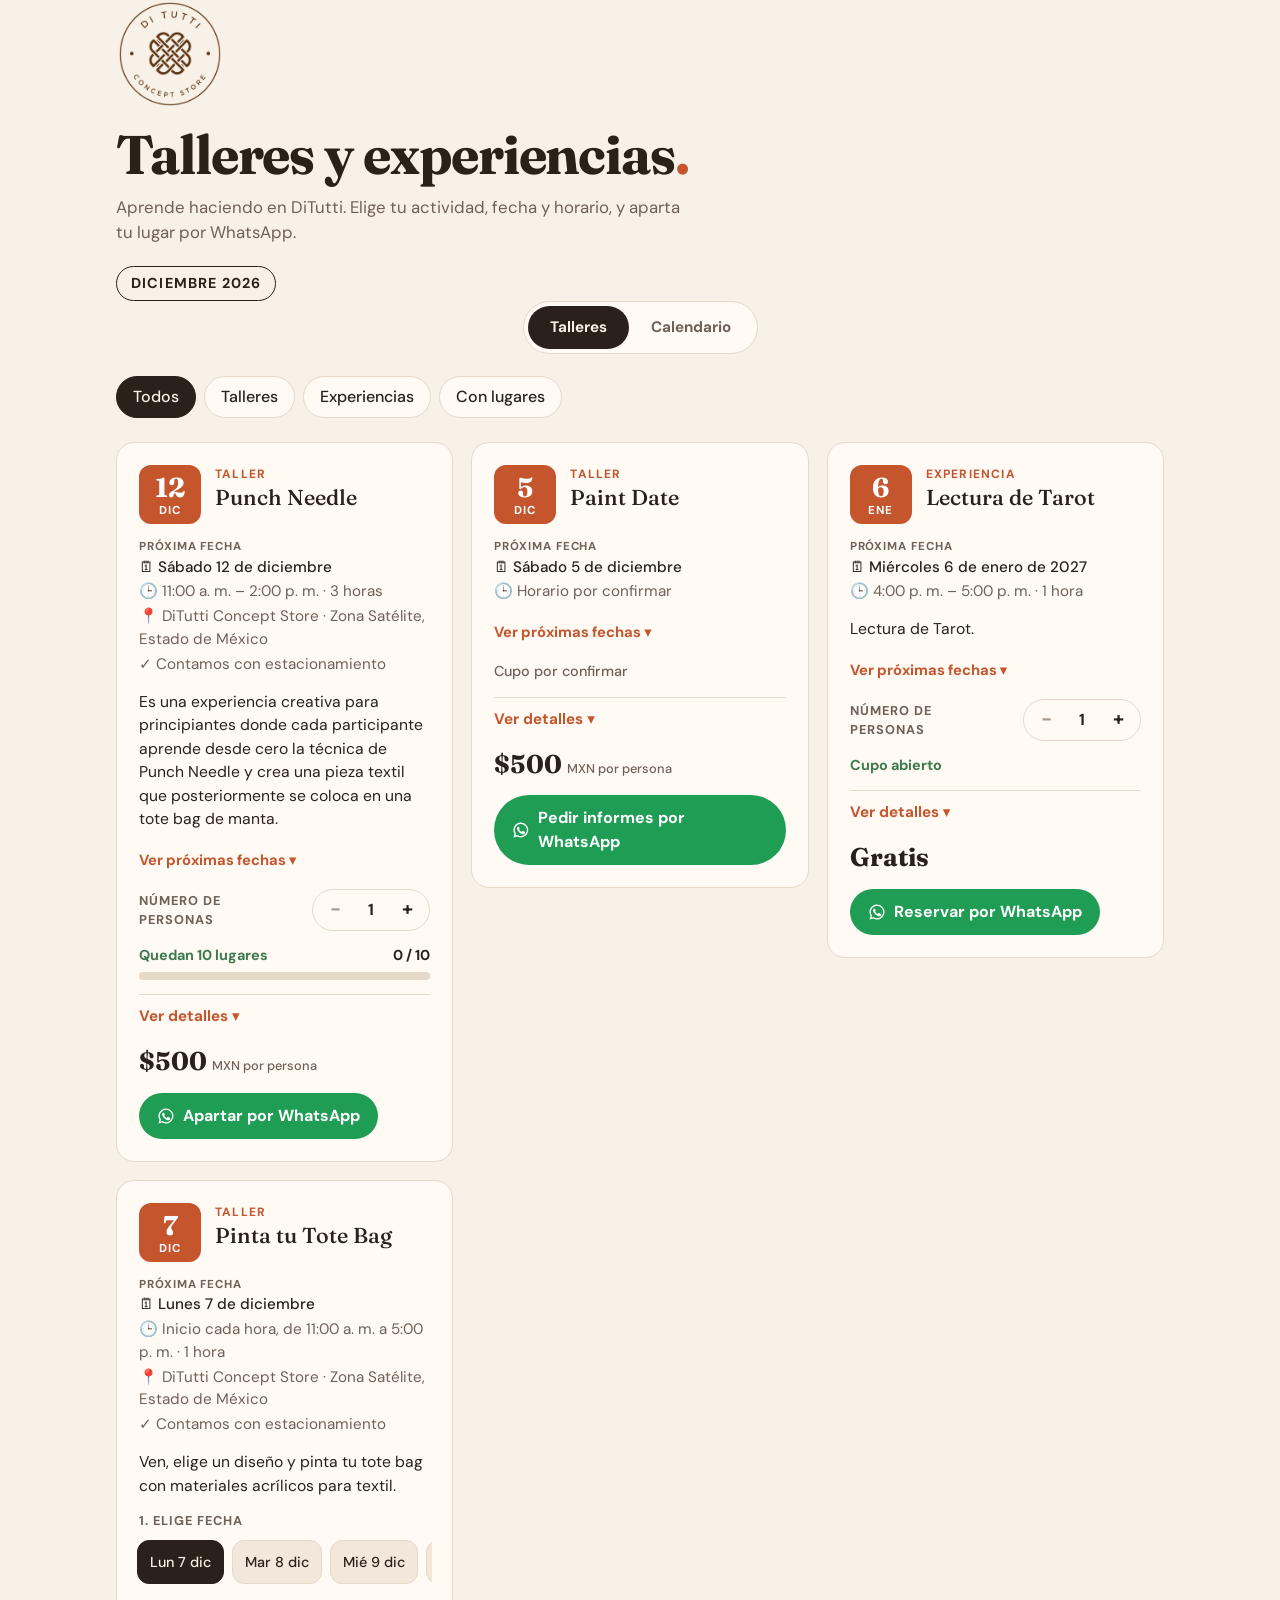
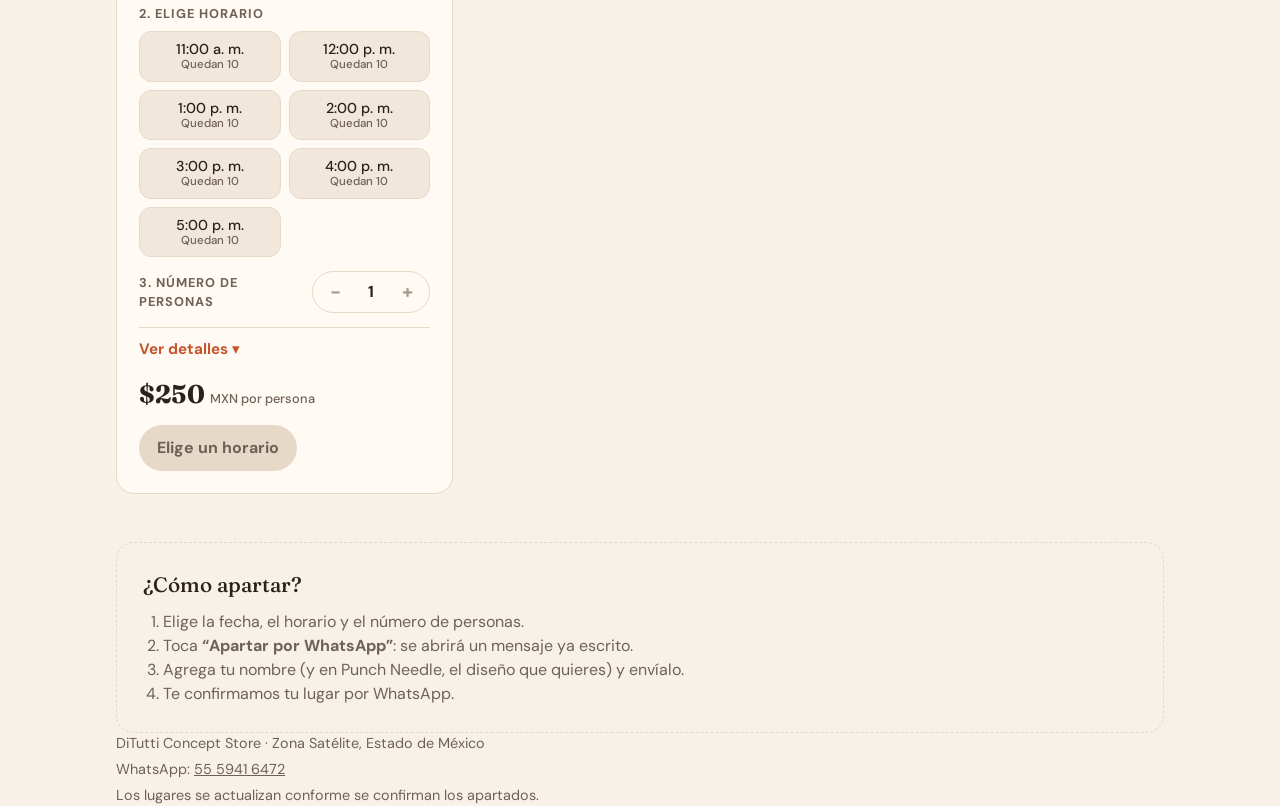
==== commit 8ab216fa: "Agrega pestaña de calendario mensual con las actividades por día - Vista de mes (lunes a domingo) co" ====
--- a/index.html
+++ b/index.html
@@ -197,6 +197,10 @@
       color: #fff;
       font-weight: 700;
       text-decoration: none;
+      border: 0;
+      font: inherit;
+      font-weight: 700;
+      cursor: pointer;
     }
     .btn svg { width: 18px; height: 18px; fill: currentColor; }
     .btn.ghost { background: transparent; color: var(--ink); border: 1.5px solid var(--line); }
@@ -211,6 +215,80 @@
     footer a { color: inherit; }
     @media (max-width: 420px) {
       .bottom .btn { width: 100%; }
+    }
+
+    /* Pestañas */
+    .tabs { display: flex; gap: 0; margin: 0 auto 22px; padding: 4px; border: 1.5px solid var(--line); border-radius: 999px; background: var(--surface); width: fit-content; max-width: calc(100% - 32px); }
+    .tabs button {
+      font: inherit; font-weight: 700; font-size: .95rem;
+      padding: 10px 22px; border: 0; border-radius: 999px;
+      background: none; color: var(--muted); cursor: pointer;
+    }
+    .tabs button[aria-selected="true"] { background: var(--ink); color: var(--bg); }
+    [hidden] { display: none !important; }
+
+    /* Calendario */
+    .cal-head { display: flex; align-items: center; justify-content: space-between; gap: 12px; margin: 0 0 12px; }
+    .cal-head h2 { font-family: "Fraunces", serif; font-weight: 500; font-size: 1.5rem; margin: 0; text-align: center; }
+    .cal-nav {
+      flex: none; width: 44px; height: 44px; border-radius: 50%;
+      border: 1.5px solid var(--line); background: var(--surface); color: var(--ink);
+      font: inherit; font-size: 1.3rem; cursor: pointer;
+    }
+    .cal-nav:disabled { opacity: .35; cursor: default; }
+    .legend { display: flex; flex-wrap: wrap; gap: 6px 14px; margin: 0 0 14px; font-size: .85rem; color: var(--muted); }
+    .legend span { display: inline-flex; align-items: center; gap: 6px; }
+    .dot { width: 10px; height: 10px; border-radius: 50%; background: var(--c); flex: none; }
+    .cal {
+      display: grid; grid-template-columns: repeat(7, minmax(0, 1fr));
+      background: var(--surface); border: 1px solid var(--line); border-radius: var(--radius); overflow: hidden;
+    }
+    .dow { padding: 8px 0; text-align: center; font-size: .72rem; font-weight: 700; text-transform: uppercase; letter-spacing: .08em; color: var(--muted); border-bottom: 1px solid var(--line); }
+    .day {
+      font: inherit; color: inherit; text-align: left;
+      min-width: 0; min-height: 64px; padding: 5px 4px 6px;
+      display: flex; flex-direction: column; gap: 3px;
+      background: none; border: 0; border-bottom: 1px solid var(--line); border-right: 1px solid var(--line);
+      cursor: pointer;
+    }
+    .day:nth-child(7n) { border-right: 0; }
+    .day.out { cursor: default; }
+    .day.past { opacity: .4; cursor: default; }
+    .day .n { font-size: .85rem; font-weight: 700; width: 26px; height: 26px; display: grid; place-items: center; border-radius: 50%; }
+    .day.today .n { background: var(--accent); color: var(--accent-ink); }
+    .day[aria-pressed="true"] { background: var(--chip); box-shadow: inset 0 0 0 2px var(--ink); }
+    .evs { display: flex; flex-direction: column; gap: 3px; min-width: 0; }
+    .ev {
+      display: block; min-width: 0; font-size: .72rem; line-height: 1.25; padding: 2px 5px;
+      border-radius: 6px; border-left: 3px solid var(--c);
+      background: color-mix(in srgb, var(--c) 16%, transparent);
+      white-space: nowrap; overflow: hidden; text-overflow: ellipsis;
+    }
+    .ev.sold { opacity: .55; text-decoration: line-through; }
+    @media (max-width: 699px) {
+      .day { min-height: 56px; align-items: center; }
+      .evs { flex-direction: row; flex-wrap: wrap; justify-content: center; }
+      .ev { width: 8px; height: 8px; padding: 0; border: 0; border-radius: 50%; background: var(--c); font-size: 0; }
+    }
+
+    .agenda { margin-top: 18px; display: grid; gap: 10px; }
+    .agenda > h3 { font-family: "Fraunces", serif; font-weight: 500; font-size: 1.25rem; margin: 0 0 2px; }
+    .ag-item {
+      display: grid; grid-template-columns: auto 1fr; gap: 4px 14px; align-items: center;
+      background: var(--surface); border: 1px solid var(--line); border-left: 5px solid var(--c);
+      border-radius: 14px; padding: 14px;
+    }
+    .ag-time { font-weight: 700; font-size: .92rem; line-height: 1.3; }
+    .ag-time small { display: block; font-weight: 500; color: var(--muted); }
+    .ag-item h4 { font-family: "Fraunces", serif; font-weight: 500; font-size: 1.1rem; margin: 0; line-height: 1.2; }
+    .ag-status { font-size: .85rem; color: var(--muted); }
+    .ag-status.ok { color: var(--ok); font-weight: 700; }
+    .ag-status.low { color: var(--warn); font-weight: 700; }
+    .ag-status.none { color: var(--off); font-weight: 700; text-transform: uppercase; letter-spacing: .06em; }
+    .ag-item .btn { grid-column: 1 / -1; padding: 9px 16px; font-size: .92rem; }
+    @media (min-width: 560px) {
+      .ag-item { grid-template-columns: 120px 1fr auto; }
+      .ag-item .btn { grid-column: auto; }
     }
   </style>
 </head>
@@ -222,10 +300,27 @@
     <span class="month" id="mes"></span>
   </header>
 
+  <nav class="tabs" role="tablist" aria-label="Vista">
+    <button type="button" role="tab" id="tab-talleres" data-tab="talleres" aria-controls="panel-talleres" aria-selected="true">Talleres</button>
+    <button type="button" role="tab" id="tab-calendario" data-tab="calendario" aria-controls="panel-calendario" aria-selected="false">Calendario</button>
+  </nav>
+
   <main class="wrap">
-    <div class="filters" id="filtros" role="group" aria-label="Filtrar"></div>
-
-    <div class="grid" id="grid"></div>
+    <section id="panel-talleres" role="tabpanel" aria-labelledby="tab-talleres">
+      <div class="filters" id="filtros" role="group" aria-label="Filtrar"></div>
+      <div class="grid" id="grid"><p class="empty">Cargando talleres…</p></div>
+    </section>
+
+    <section id="panel-calendario" role="tabpanel" aria-labelledby="tab-calendario" hidden>
+      <div class="cal-head">
+        <button type="button" class="cal-nav" data-cal="-1" aria-label="Mes anterior">‹</button>
+        <h2 id="cal-titulo"></h2>
+        <button type="button" class="cal-nav" data-cal="1" aria-label="Mes siguiente">›</button>
+      </div>
+      <div class="legend" id="cal-leyenda"></div>
+      <div class="cal" id="cal-grid"></div>
+      <div class="agenda" id="cal-agenda" aria-live="polite"></div>
+    </section>
 
     <section class="how">
       <h3>¿Cómo apartar?</h3>
@@ -250,6 +345,8 @@
       var PLURAL = { Curso: "Cursos", Taller: "Talleres", Experiencia: "Experiencias" };
       var WA_ICON = '<svg viewBox="0 0 24 24" aria-hidden="true"><path d="M12 2a10 10 0 0 0-8.6 15.1L2 22l5-1.3A10 10 0 1 0 12 2Zm0 18.2a8.2 8.2 0 0 1-4.2-1.2l-.3-.2-3 .8.8-2.9-.2-.3A8.2 8.2 0 1 1 12 20.2Zm4.5-6.1c-.2-.1-1.5-.7-1.7-.8-.2-.1-.4-.1-.6.1l-.8 1c-.1.2-.3.2-.5.1a6.7 6.7 0 0 1-3.3-2.9c-.2-.4.2-.4.7-1.3.1-.2 0-.3 0-.4l-.8-1.8c-.2-.5-.4-.4-.6-.4h-.5a1 1 0 0 0-.7.3 3 3 0 0 0-.9 2.2 5.2 5.2 0 0 0 1.1 2.8 11.9 11.9 0 0 0 4.6 4c1.7.7 2.3.8 3.2.7a2.7 2.7 0 0 0 1.8-1.3 2.2 2.2 0 0 0 .2-1.3c-.1-.1-.3-.2-.5-.3Z"/></svg>';
       var MAX_PERSONAS_CUPO_ABIERTO = 20;
+      var MESES_CALENDARIO = 6;
+      var COLORES = ["#c4552d", "#5f8a6a", "#c08a1e", "#8a5a83", "#3f7f8c", "#7a5230", "#b5476b", "#4f6aa0"];
 
       var ahora = new Date();
       var hoy = new Date(ahora.getFullYear(), ahora.getMonth(), ahora.getDate());
@@ -290,9 +387,9 @@
       }
 
       /* ---------- fechas recurrentes ---------- */
-      function generarFechas(a) {
+      function generarFechas(a, limite) {
         var r = a.recurrencia || {};
-        var n = a.fechasAMostrar || 8;
+        var n = limite || a.fechasAMostrar || 8;
         var bloq = {};
         (a.fechasBloqueadas || []).forEach(function (f) { bloq[f] = true; });
         var inicio = r.fechaInicial ? leer(r.fechaInicial) : hoy;
@@ -339,7 +436,7 @@
         var minAhora = ahora.getHours() * 60 + ahora.getMinutes();
         return a.horarios
           .map(function (h, idx) {
-            var apartados = typeof ap === "number" ? (idx === 0 ? ap : 0) : (ap && ap[h]) || 0;
+            var apartados = Math.max(0, typeof ap === "number" ? (idx === 0 ? ap : 0) : (ap && ap[h]) || 0);
             var ini = minutos(h);
             var lim = tipoCupo(a) === "limitado";
             var libres = lim ? Math.max(0, a.cupo - apartados) : null;
@@ -355,15 +452,22 @@
           .filter(function (s) { return !esHoy || s.inicio > minAhora; });
       }
 
+      function fechaObj(a, k) {
+        var slots = horariosDe(a, k);
+        return { clave: k, slots: slots, lleno: slots.length > 0 && slots.every(function (s) { return s.lleno; }) };
+      }
+
       function prepararActividad(a) {
         var pendiente = !Array.isArray(a.horarios) || tipoCupo(a) === "pendiente";
-        var fechas = generarFechas(a)
-          .map(function (k) {
-            var slots = horariosDe(a, k);
-            return { clave: k, slots: slots, lleno: slots.length > 0 && slots.every(function (s) { return s.lleno; }) };
-          })
-          .filter(function (f) { return pendiente || f.slots.length > 0; });
-        return { a: a, fechas: fechas, pendiente: pendiente, multi: !pendiente && a.horarios.length > 1 };
+        var conHorario = function (f) { return pendiente || f.slots.length > 0; };
+        var fechas = generarFechas(a).map(function (k) { return fechaObj(a, k); }).filter(conHorario);
+        // Para el calendario: todas las fechas de los próximos meses, no solo las que se listan en la tarjeta
+        var fin = clave(new Date(hoy.getFullYear(), hoy.getMonth() + MESES_CALENDARIO, 0));
+        var calendario = generarFechas(a, 200)
+          .filter(function (k) { return k <= fin; })
+          .map(function (k) { return fechaObj(a, k); })
+          .filter(conHorario);
+        return { a: a, fechas: fechas, calendario: calendario, pendiente: pendiente, multi: !pendiente && a.horarios.length > 1 };
       }
 
       function hayLugares(x) {
@@ -539,12 +643,161 @@
           "</article>";
       }
 
+      /* ---------- Google Sheets ---------- */
+      // La hoja tiene dos pestañas: "Actividades" (una fila por taller) y
+      // "Apartados" (una fila por apartado; la página suma los lugares).
+      // Si no se puede leer, se usan los datos de cursos.js como respaldo.
+      var DIAS_CORTOS = { dom: 0, lun: 1, mar: 2, mie: 3, jue: 4, vie: 5, sab: 6 };
+
+      function norm(s) {
+        return String(s == null ? "" : s).normalize("NFD").replace(/[̀-ͯ]/g, "").trim().toLowerCase();
+      }
+      function lista(s, sep) {
+        return String(s || "").split(sep).map(function (x) { return x.trim(); }).filter(Boolean);
+      }
+      function numero(s) {
+        var n = parseFloat(String(s).replace(/[$,\s]/g, ""));
+        return isNaN(n) ? null : n;
+      }
+      function siNo(s) { return /^(si|s|x|true|1)$/.test(norm(s)); }
+      function porConfirmar(s) { var n = norm(s); return n === "" || n === "por_confirmar" || n === "por confirmar"; }
+      function slug(s) { return norm(s).replace(/[^a-z0-9]+/g, "-").replace(/^-|-$/g, ""); }
+      function fechaISO(s) {
+        s = String(s || "").trim();
+        var m = s.match(/^(\d{4})-(\d{1,2})-(\d{1,2})$/);
+        if (m) return m[1] + "-" + pad(+m[2]) + "-" + pad(+m[3]);
+        m = s.match(/^(\d{1,2})\/(\d{1,2})\/(\d{2}|\d{4})$/);
+        if (m) return (m[3].length === 2 ? "20" + m[3] : m[3]) + "-" + pad(+m[2]) + "-" + pad(+m[1]);
+        return null;
+      }
+      function horaHHMM(s) {
+        var m = norm(s).match(/^(\d{1,2})(?::(\d{2}))?(?::\d{2})?\s*(a|p)?/);
+        if (!m || +m[1] > 23) return null;
+        var h = +m[1];
+        if (m[3] === "p" && h < 12) h += 12;
+        if (m[3] === "a" && h === 12) h = 0;
+        return pad(h) + ":" + (m[2] || "00");
+      }
+      function valorCelda(c) {
+        if (!c || c.v == null) return "";
+        var v = c.v;
+        if (Array.isArray(v)) return pad(v[0]) + ":" + pad(v[1]);
+        if (typeof v === "string") {
+          var m = v.match(/^Date\((\d+),(\d+),(\d+)/);
+          return m ? m[1] + "-" + pad(+m[2] + 1) + "-" + pad(+m[3]) : v.trim();
+        }
+        return String(v);
+      }
+
+      function leerHoja(id, hoja) {
+        return new Promise(function (ok, mal) {
+          var cb = "ditutti_" + slug(hoja).replace(/-/g, "_") + "_" + Date.now();
+          var s = document.createElement("script");
+          var listo = false;
+          var t = setTimeout(function () { fin(); mal(new Error("La hoja tardó demasiado")); }, 8000);
+          function fin() { listo = true; clearTimeout(t); window[cb] = function () {}; s.remove(); }
+          window[cb] = function (r) {
+            fin();
+            if (!r || r.status === "error" || !r.table) return mal(new Error("No se pudo leer la pestaña " + hoja));
+            var cols = r.table.cols.map(function (c) { return norm(c.label).replace(/\s+/g, "_"); });
+            ok(r.table.rows.map(function (row) {
+              var o = {};
+              cols.forEach(function (k, i) { o[k] = valorCelda(row.c[i]); });
+              return o;
+            }));
+          };
+          s.onerror = function () { fin(); mal(new Error("Sin conexión con Google Sheets")); };
+          // Si la hoja no está compartida, Google responde una página de inicio de sesión y nunca llama al callback
+          s.onload = function () { setTimeout(function () { if (!listo) { fin(); mal(new Error("La hoja no está compartida")); } }, 0); };
+          s.src = "https://docs.google.com/spreadsheets/d/" + encodeURIComponent(id) + "/gviz/tq?headers=1&sheet=" + encodeURIComponent(hoja) +
+            "&tqx=" + encodeURIComponent("out:json;responseHandler:" + cb) + "&_=" + Date.now();
+          document.head.appendChild(s);
+        });
+      }
+
+      function actividadDeFila(f) {
+        if (!f.nombre) return null;
+        var rep = norm(f.repeticion);
+        var dias = lista(norm(f.dias_semana), /[,;\s]+/)
+          .map(function (d) { return DIAS_CORTOS[d.slice(0, 3)]; })
+          .filter(function (n) { return n !== undefined; });
+        var r = {};
+        if (fechaISO(f.fecha_inicial)) r.fechaInicial = fechaISO(f.fecha_inicial);
+        if (rep.indexOf("cada") === 0) { r.tipo = "intervalo"; r.intervaloDias = numero(f.cada_cuantos_dias); }
+        else if (rep.indexOf("semanal") === 0) { r.tipo = "semanal"; r.diasSemana = dias; }
+        else if (rep.indexOf("primer") === 0) { r.tipo = "primerDiaDelMes"; r.diaSemana = dias[0]; }
+        else r.tipo = "fechas";
+
+        var horarios = porConfirmar(f.horarios) ? POR : lista(f.horarios, /[,;]+/).map(horaHHMM).filter(Boolean);
+        if (Array.isArray(horarios) && !horarios.length) horarios = POR;
+        var precioN = norm(f.precio) === "gratis" ? 0 : numero(f.precio);
+        var cupoN = numero(f.cupo);
+        var durN = numero(f.duracion_minutos);
+
+        return {
+          id: slug(f.nombre),
+          nombre: f.nombre,
+          tipo: f.tipo ? mayus(norm(f.tipo)) : "Taller",
+          visible: norm(f.mostrar) !== "no",
+          precio: porConfirmar(f.precio) || precioN === null ? POR : precioN,
+          cupo: /^sin/.test(norm(f.cupo)) ? null : cupoN === null ? POR : cupoN,
+          duracionMinutos: durN === null ? POR : durN,
+          horarios: horarios,
+          recurrencia: r,
+          fechasAMostrar: numero(f.fechas_a_mostrar) || 8,
+          fechasBloqueadas: lista(f.fechas_bloqueadas, /[,;\s]+/).map(fechaISO).filter(Boolean),
+          fechasEspeciales: lista(f.fechas_extra, /[,;\s]+/).map(fechaISO).filter(Boolean),
+          descripcion: porConfirmar(f.descripcion) ? POR : lista(f.descripcion, /\n+/),
+          incluye: porConfirmar(f.incluye) ? POR : lista(f.incluye, /\n+|\|/),
+          aviso: f.aviso || "",
+          politicaCancelacion: f.politica_cancelacion || "",
+          nivel: f.nivel || "",
+          mostrarUbicacion: siNo(f.mostrar_ubicacion),
+          estacionamiento: siNo(f.estacionamiento),
+          pedirDiseno: siNo(f.pedir_diseno),
+          apartadosPorFecha: {},
+        };
+      }
+
+      // Suma los lugares de todas las filas con la misma actividad, fecha y horario
+      function aplicarApartados(filas) {
+        var porNombre = {};
+        data.actividades.forEach(function (a) {
+          a.apartadosPorFecha = {};
+          porNombre[norm(a.nombre)] = a;
+          porNombre[norm(a.id)] = a;
+        });
+        filas.forEach(function (f) {
+          var a = porNombre[norm(f.actividad)], k = fechaISO(f.fecha), n = numero(f.lugares);
+          if (!a || !k || n === null || !Array.isArray(a.horarios)) return;
+          var h = f.horario ? horaHHMM(f.horario) : a.horarios[0];
+          if (!h) return;
+          var m = (a.apartadosPorFecha[k] = a.apartadosPorFecha[k] || {});
+          m[h] = (m[h] || 0) + n;
+        });
+      }
+
+      function cargarHoja() {
+        if (!data.hojaGoogle) return Promise.resolve();
+        return Promise.all([leerHoja(data.hojaGoogle, "Actividades"), leerHoja(data.hojaGoogle, "Apartados")])
+          .then(function (res) {
+            var actividades = res[0].map(actividadDeFila).filter(Boolean);
+            if (actividades.length) data.actividades = actividades;
+            aplicarApartados(res[1]);
+          })
+          .catch(function (e) {
+            console.warn("No se pudo leer la hoja de Google; se usan los datos de cursos.js.", e);
+          });
+      }
+
       /* ---------- render ---------- */
       function preparar() {
+        var n = 0;
         data.actividades.forEach(function (a) {
           if (a.visible === false) return;
           var x = prepararActividad(a);
           if (!x.fechas.length) return;
+          x.color = COLORES[n++ % COLORES.length];
           info[a.id] = x;
           if (!estado[a.id]) {
             var primeraLibre = x.fechas.filter(function (f) { return !f.lleno; })[0] || x.fechas[0];
@@ -614,6 +867,175 @@
           '<span>WhatsApp: <a href="' + esc(waLink("Hola, me gustaría información sobre los talleres de DiTutti.")) + '" target="_blank" rel="noopener">' + esc(tel) + "</a></span>" +
           "<span>Los lugares se actualizan conforme se confirman los apartados.</span>";
       }
+
+      /* ---------- calendario ---------- */
+      var DIAS_CAL = ["Lun", "Mar", "Mié", "Jue", "Vie", "Sáb", "Dom"];
+      var cal = { mes: null, dia: null };
+
+      function eventosPorDia() {
+        var m = {};
+        data.actividades.forEach(function (a) {
+          var x = info[a.id];
+          if (!x) return;
+          x.calendario.forEach(function (f) {
+            (m[f.clave] = m[f.clave] || []).push({ x: x, f: f });
+          });
+        });
+        Object.keys(m).forEach(function (k) {
+          m[k].sort(function (p, q) {
+            return (p.f.slots[0] ? p.f.slots[0].inicio : 9999) - (q.f.slots[0] ? q.f.slots[0].inicio : 9999);
+          });
+        });
+        return m;
+      }
+
+      function rangoMeses() {
+        var claves = [];
+        Object.keys(info).forEach(function (k) { if (info[k].calendario.length) claves.push(info[k].calendario[0].clave); });
+        claves.sort();
+        var ini = claves.length ? leer(claves[0]) : hoy;
+        var desde = new Date(ini.getFullYear(), ini.getMonth(), 1);
+        var hasta = new Date(hoy.getFullYear(), hoy.getMonth() + MESES_CALENDARIO - 1, 1);
+        return { desde: desde, hasta: hasta < desde ? desde : hasta };
+      }
+
+      function primerDiaConEventos(mes, ev) {
+        var d = new Date(mes);
+        for (; d.getMonth() === mes.getMonth(); d = sumarDias(d, 1)) {
+          if (d >= hoy && ev[clave(d)]) return clave(d);
+        }
+        return null;
+      }
+
+      function estadoEvento(e) {
+        var x = e.x, f = e.f, t = tipoCupo(x.a);
+        if (x.pendiente) return { txt: "Horario por confirmar", cls: "" };
+        if (t === "abierto") return { txt: "Cupo abierto", cls: "ok" };
+        if (f.lleno) return { txt: "Agotado", cls: "none" };
+        if (x.multi) {
+          var libres = f.slots.filter(function (s) { return !s.lleno; }).length;
+          return { txt: libres + " de " + f.slots.length + " horarios con lugares", cls: "ok" };
+        }
+        var l = f.slots[0].libres;
+        return { txt: l === 1 ? "¡Queda 1 lugar!" : "Quedan " + l + " lugares", cls: l <= 2 ? "low" : "ok" };
+      }
+
+      function horaEvento(e) {
+        var x = e.x, f = e.f;
+        if (x.pendiente || !f.slots.length) return { corta: "", larga: "Por confirmar", sub: "" };
+        var dur = definido(x.a.duracionMinutos) ? duracionTexto(x.a.duracionMinutos) : "";
+        if (f.slots.length > 1) {
+          return {
+            corta: hora12(f.slots[0].inicio).replace(":00", "") + "–" + hora12(f.slots[f.slots.length - 1].inicio).replace(":00", ""),
+            larga: hora12(f.slots[0].inicio) + " a " + hora12(f.slots[f.slots.length - 1].inicio),
+            sub: "Cada hora" + (dur ? " · " + dur : ""),
+          };
+        }
+        return { corta: hora12(f.slots[0].inicio).replace(":00", ""), larga: hora12(f.slots[0].inicio), sub: dur };
+      }
+
+      function renderCalendario() {
+        var ev = eventosPorDia();
+        var r = rangoMeses();
+        if (!cal.mes) cal.mes = r.desde;
+        if (!cal.dia || leer(cal.dia).getMonth() !== cal.mes.getMonth()) {
+          var hoyEnMes = hoy.getMonth() === cal.mes.getMonth() && hoy.getFullYear() === cal.mes.getFullYear();
+          cal.dia = (hoyEnMes && ev[clave(hoy)] ? clave(hoy) : null) || primerDiaConEventos(cal.mes, ev) || clave(cal.mes);
+        }
+
+        document.getElementById("cal-titulo").textContent = mayus(MESES[cal.mes.getMonth()]) + " " + cal.mes.getFullYear();
+        document.querySelector('[data-cal="-1"]').disabled = cal.mes <= r.desde;
+        document.querySelector('[data-cal="1"]').disabled = cal.mes >= r.hasta;
+
+        document.getElementById("cal-leyenda").innerHTML = data.actividades
+          .map(function (a) { return info[a.id]; })
+          .filter(Boolean)
+          .map(function (x) { return '<span style="--c:' + x.color + '"><i class="dot"></i>' + esc(x.a.nombre) + "</span>"; })
+          .join("");
+
+        var h = DIAS_CAL.map(function (d) { return '<div class="dow">' + d + "</div>"; }).join("");
+        var inicio = sumarDias(cal.mes, -((cal.mes.getDay() + 6) % 7));
+        var finMes = new Date(cal.mes.getFullYear(), cal.mes.getMonth() + 1, 0);
+        var finGrid = sumarDias(finMes, (7 - finMes.getDay()) % 7);
+        for (var d = inicio; d <= finGrid; d = sumarDias(d, 1)) {
+          var k = clave(d);
+          if (d.getMonth() !== cal.mes.getMonth()) { h += '<div class="day out" aria-hidden="true"></div>'; continue; }
+          var pasado = d < hoy;
+          var lista = pasado ? [] : ev[k] || [];
+          var cls = "day" + (pasado ? " past" : "") + (k === clave(hoy) ? " today" : "");
+          var label = mayus(fechaLarga(k)) + (lista.length ? ": " + lista.map(function (e) { return e.x.a.nombre; }).join(", ") : ": sin actividades");
+          h += '<button type="button" class="' + cls + '" data-dia="' + k + '" aria-pressed="' + (k === cal.dia) + '" aria-label="' + esc(label) + '"' + (pasado ? " disabled" : "") + ">" +
+            '<span class="n">' + d.getDate() + "</span>" +
+            '<span class="evs">' + lista.map(function (e) {
+              return '<span class="ev' + (e.f.lleno ? " sold" : "") + '" style="--c:' + e.x.color + '">' + esc(horaEvento(e).corta + " " + e.x.a.nombre) + "</span>";
+            }).join("") + "</span></button>";
+        }
+        document.getElementById("cal-grid").innerHTML = h;
+        renderAgenda(ev);
+      }
+
+      function renderAgenda(ev) {
+        var lista = ev[cal.dia] || [];
+        var h = "<h3>" + mayus(fechaLarga(cal.dia)) + "</h3>";
+        if (!lista.length) h += '<p class="empty" style="padding:12px 0">No hay actividades este día.</p>';
+        h += lista.map(function (e) {
+          var st = estadoEvento(e), hr = horaEvento(e);
+          var texto = e.x.pendiente ? "Ver detalles" : e.f.lleno ? "Ver fechas" : e.x.a.precio === 0 ? "Reservar" : "Apartar";
+          return '<article class="ag-item" style="--c:' + e.x.color + '">' +
+            '<div class="ag-time">' + esc(hr.larga) + (hr.sub ? "<small>" + esc(hr.sub) + "</small>" : "") + "</div>" +
+            '<div><div class="tag">' + esc(e.x.a.tipo) + "</div><h4>" + esc(e.x.a.nombre) + '</h4><div class="ag-status ' + st.cls + '">' + st.txt + "</div></div>" +
+            '<button type="button" class="btn' + (e.f.lleno ? " ghost" : "") + '" data-ir="' + e.x.a.id + '" data-fecha="' + e.f.clave + '">' + texto + "</button>" +
+            "</article>";
+        }).join("");
+        document.getElementById("cal-agenda").innerHTML = h;
+      }
+
+      // Lleva a la tarjeta de la actividad con la fecha del calendario ya elegida
+      function irATarjeta(id, k) {
+        var x = info[id], st = estado[id];
+        if (!x.fechas.some(function (f) { return f.clave === k; })) {
+          x.fechas.push(fechaObj(x.a, k));
+          x.fechas.sort(function (p, q) { return p.clave < q.clave ? -1 : 1; });
+        }
+        st.fecha = k;
+        st.hora = null;
+        st.verFechas = true;
+        filtro = "todos";
+        cambiarVista("talleres");
+        renderFiltros();
+        render();
+        var el = document.querySelector('.card[data-id="' + id + '"]');
+        if (el) el.scrollIntoView({ behavior: "smooth", block: "start" });
+      }
+
+      function cambiarVista(v) {
+        document.querySelectorAll(".tabs [data-tab]").forEach(function (b) { b.setAttribute("aria-selected", String(b.dataset.tab === v)); });
+        document.getElementById("panel-talleres").hidden = v !== "talleres";
+        document.getElementById("panel-calendario").hidden = v !== "calendario";
+        try { history.replaceState(null, "", v === "calendario" ? "#calendario" : location.pathname + location.search); } catch (e) {}
+        if (v === "calendario") renderCalendario();
+      }
+
+      document.querySelector(".tabs").addEventListener("click", function (e) {
+        var b = e.target.closest("[data-tab]");
+        if (b && Object.keys(info).length) cambiarVista(b.dataset.tab);
+      });
+
+      document.getElementById("panel-calendario").addEventListener("click", function (e) {
+        var nav = e.target.closest("[data-cal]");
+        var dia = e.target.closest("[data-dia]");
+        var ir = e.target.closest("[data-ir]");
+        if (nav) {
+          cal.mes = new Date(cal.mes.getFullYear(), cal.mes.getMonth() + +nav.dataset.cal, 1);
+          cal.dia = null;
+          renderCalendario();
+        } else if (dia) {
+          cal.dia = dia.dataset.dia;
+          renderCalendario();
+        } else if (ir) {
+          irATarjeta(ir.dataset.ir, ir.dataset.fecha);
+        }
+      });
 
       /* ---------- eventos ---------- */
       document.getElementById("filtros").addEventListener("click", function (e) {
@@ -656,10 +1078,13 @@
         if (e.target.tagName === "DETAILS" && estado[e.target.dataset.id]) estado[e.target.dataset.id].detalles = e.target.open;
       }, true);
 
-      preparar();
-      renderEncabezado();
-      renderFiltros();
-      render();
+      cargarHoja().then(function () {
+        preparar();
+        renderEncabezado();
+        renderFiltros();
+        render();
+        if (location.hash === "#calendario") cambiarVista("calendario");
+      });
     })();
   </script>
 </body>
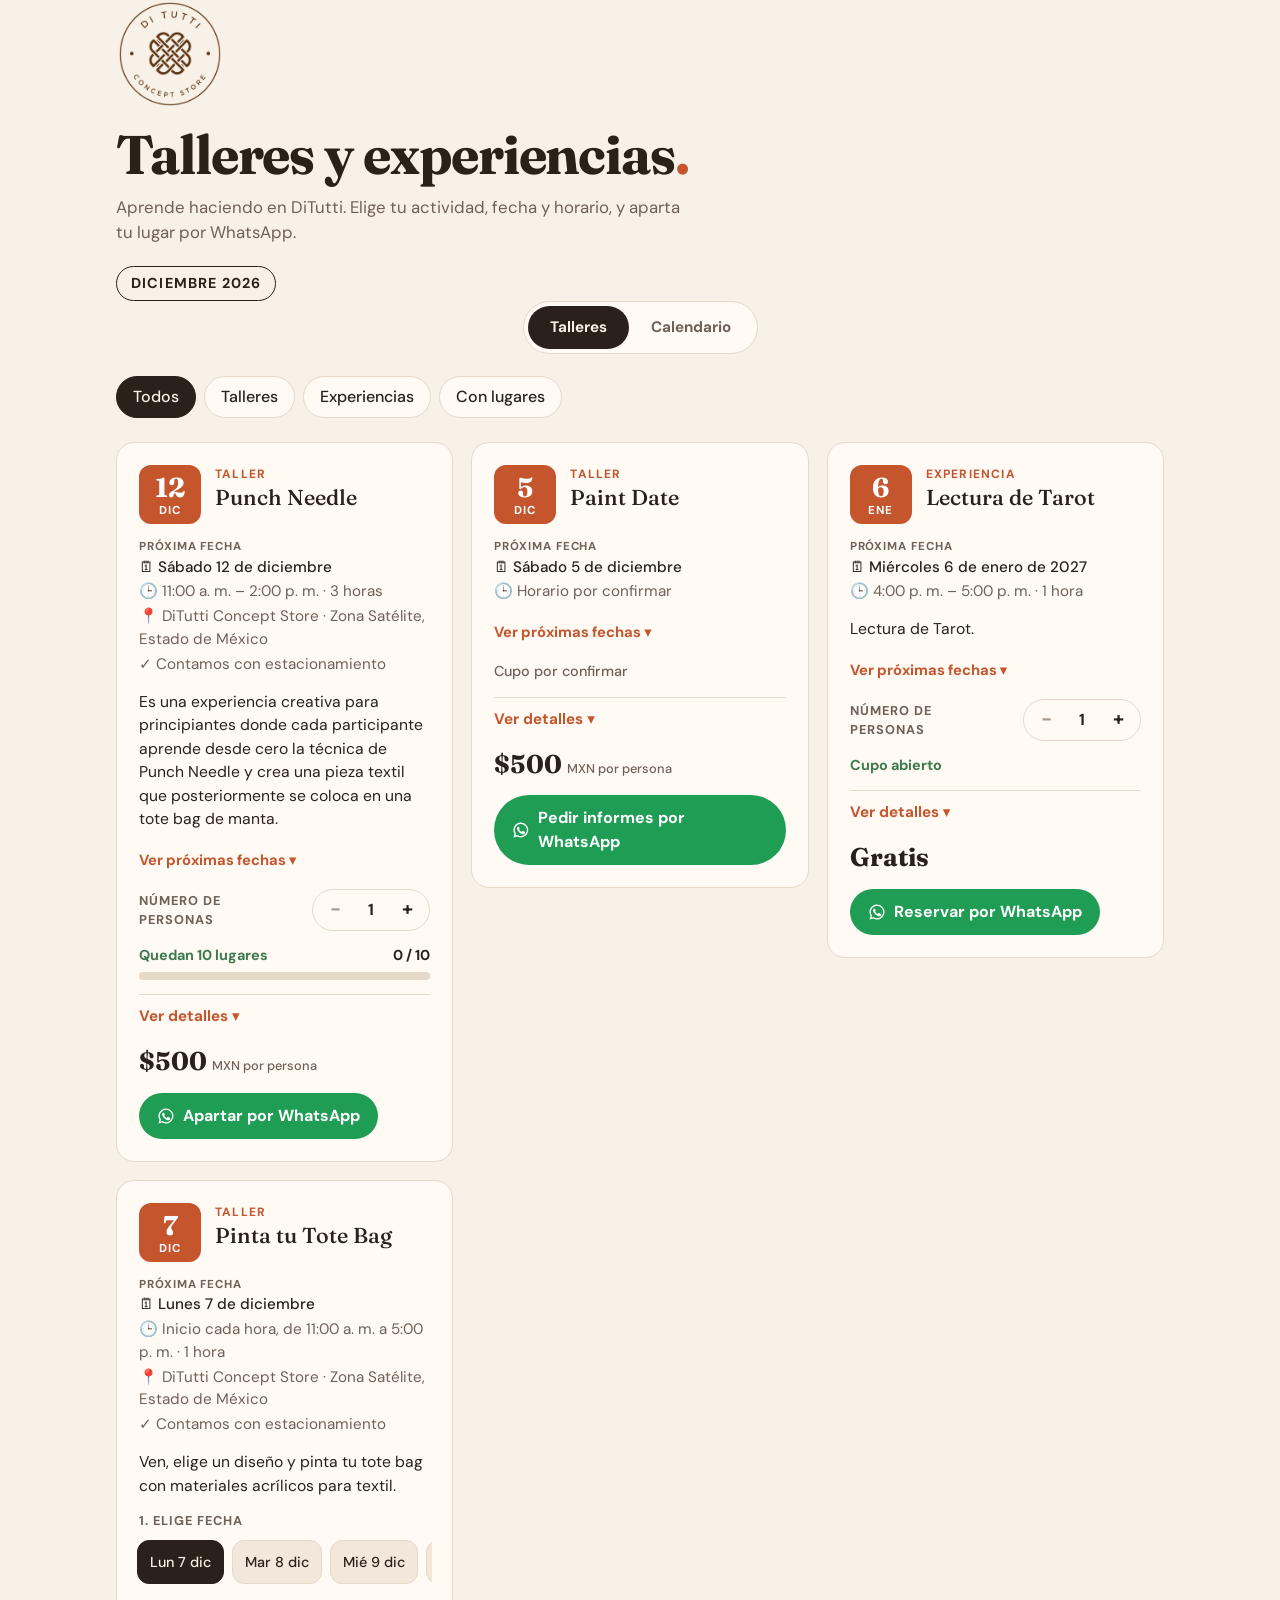
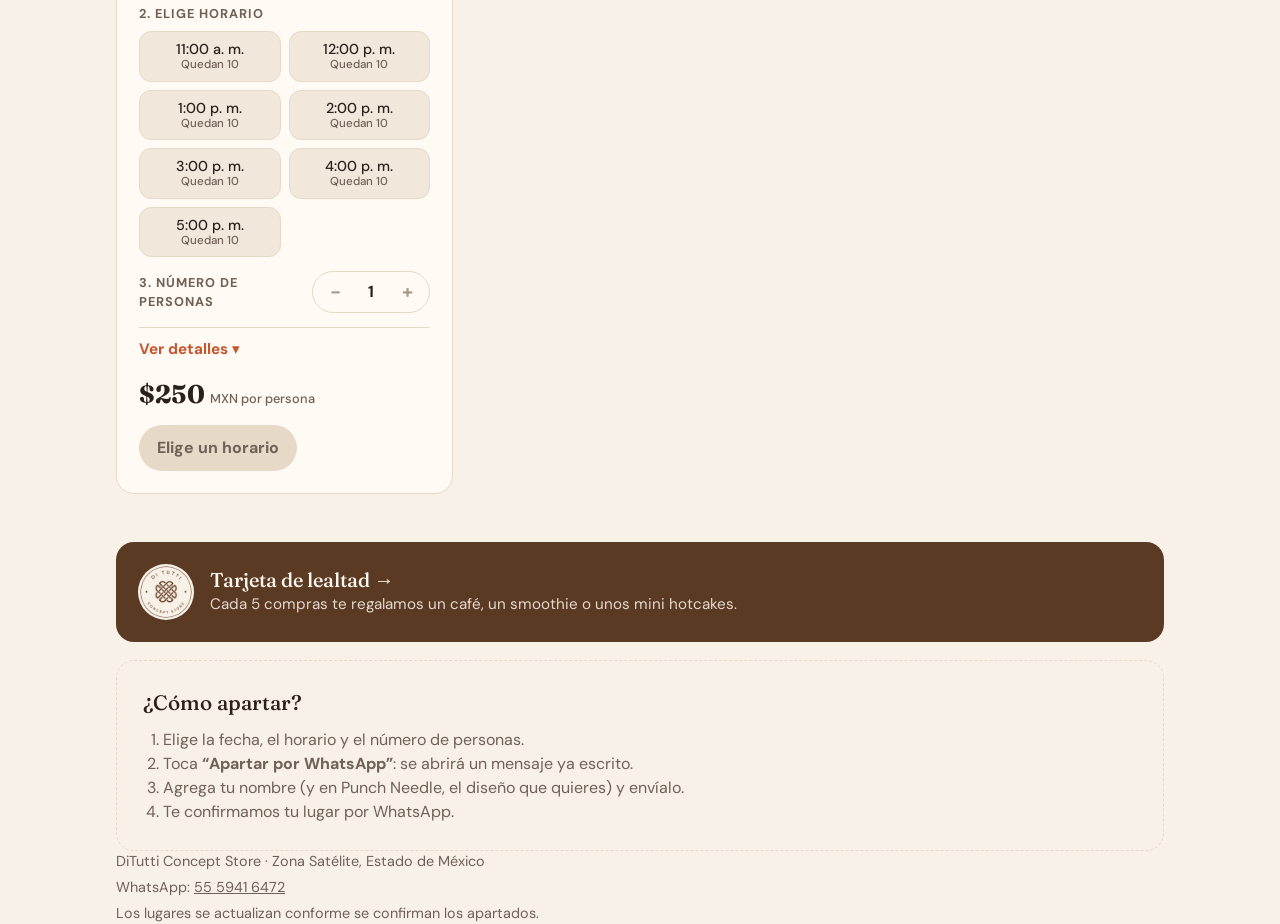
==== commit ad4ec857: "Agrega tarjeta de lealtad digital: cada 5 compras un café, smoothie o mini hotcakes gratis Página le" ====
--- a/index.html
+++ b/index.html
@@ -208,6 +208,11 @@
 
     .empty { color: var(--muted); padding: 40px 0; text-align: center; }
 
+    .lealtad-cta { margin: 48px 0 0; padding: 22px; border-radius: var(--radius); background: #5b3a24; color: #fdf6ec; display: flex; gap: 16px; align-items: center; text-decoration: none; }
+    .lealtad-cta img { width: 56px; height: 56px; border-radius: 50%; background: #f7f1e8; padding: 2px; flex: none; }
+    .lealtad-cta strong { font-family: "Fraunces", serif; font-size: 1.25rem; font-weight: 500; display: block; line-height: 1.2; }
+    .lealtad-cta span { opacity: .85; font-size: .95rem; }
+    .lealtad-cta + .how { margin-top: 18px; }
     .how { margin: 48px 0 0; padding: 26px; border-radius: var(--radius); border: 1.5px dashed var(--line); }
     .how h3 { font-family: "Fraunces", serif; font-weight: 500; margin: 0 0 10px; font-size: 1.3rem; }
     .how ol { margin: 0; padding-left: 20px; color: var(--muted); }
@@ -322,6 +327,11 @@
       <div class="agenda" id="cal-agenda" aria-live="polite"></div>
     </section>
 
+    <a class="lealtad-cta" href="lealtad.html">
+      <img src="logo-ditutti.png" alt="" width="56" height="56">
+      <div><strong>Tarjeta de lealtad →</strong><span>Cada 5 compras te regalamos un café, un smoothie o unos mini hotcakes.</span></div>
+    </a>
+
     <section class="how">
       <h3>¿Cómo apartar?</h3>
       <ol>
@@ -380,6 +390,10 @@
       function duracionTexto(min) {
         if (!definido(min)) return "";
         if (min % 60 === 0) return min / 60 + (min === 60 ? " hora" : " horas");
+        if (min > 60) {
+          var h = Math.floor(min / 60);
+          return h + (h === 1 ? " hora " : " horas ") + (min % 60) + " minutos";
+        }
         return min + " minutos";
       }
       function waLink(texto) {
@@ -415,6 +429,9 @@
             d = sumarDias(primero, (r.diaSemana - primero.getDay() + 7) % 7);
             if (d >= desde && !bloq[clave(d)]) out.push(clave(d));
           }
+        } else if (r.fechaInicial && inicio >= hoy && !bloq[r.fechaInicial]) {
+          // Sin repetición válida (p. ej. "cada_n_dias" sin número de días): solo la fecha inicial
+          out.push(r.fechaInicial);
         }
 
         (a.fechasEspeciales || []).forEach(function (f) {
@@ -430,11 +447,12 @@
       }
 
       function horariosDe(a, k) {
-        if (!Array.isArray(a.horarios)) return [];
+        var horas = (a.horariosPorFecha && a.horariosPorFecha[k]) || a.horarios;
+        if (!Array.isArray(horas)) return [];
         var ap = (a.apartadosPorFecha || {})[k];
         var esHoy = k === clave(hoy);
         var minAhora = ahora.getHours() * 60 + ahora.getMinutes();
-        return a.horarios
+        return horas
           .map(function (h, idx) {
             var apartados = Math.max(0, typeof ap === "number" ? (idx === 0 ? ap : 0) : (ap && ap[h]) || 0);
             var ini = minutos(h);
@@ -514,6 +532,24 @@
       }
 
       /* ---------- tarjeta ---------- */
+      // Describe varios horarios: "inicio cada hora" si son seguidos, o la lista si no
+      function textoHorarios(slots) {
+        var inis = slots.map(function (s) { return s.inicio; });
+        var cadaHora = inis.length > 2 && inis.every(function (m, i) { return i === 0 || m - inis[i - 1] === 60; });
+        var corto = function (m) { return hora12(m).replace(":00", ""); };
+        if (cadaHora) {
+          return {
+            cadaHora: true,
+            corta: corto(inis[0]) + "–" + corto(inis[inis.length - 1]),
+            lista: hora12(inis[0]) + " a " + hora12(inis[inis.length - 1]),
+            larga: "Inicio cada hora, de " + hora12(inis[0]) + " a " + hora12(inis[inis.length - 1]),
+          };
+        }
+        var todos = inis.map(hora12);
+        var unidos = todos.length > 1 ? todos.slice(0, -1).join(", ") + " y " + todos[todos.length - 1] : todos[0];
+        return { cadaHora: false, corta: inis.map(corto).join(" / "), lista: unidos, larga: "Horarios: " + unidos };
+      }
+
       function chipFecha(x, f, sel) {
         var d = leer(f.clave);
         var nota = "";
@@ -594,7 +630,7 @@
         var horario;
         if (x.pendiente) horario = "Horario por confirmar";
         else if (s) horario = s.texto;
-        else horario = "Inicio cada hora, de " + hora12(f.slots[0].inicio) + " a " + hora12(f.slots[f.slots.length - 1].inicio);
+        else horario = textoHorarios(f.slots).larga;
         if (definido(a.duracionMinutos) && !x.pendiente) horario += " · " + duracionTexto(a.duracionMinutos);
 
         var meta = '<li class="when"><small>' + (esPrimera ? "Próxima fecha" : "Fecha elegida") + "</small>🗓 " + mayus(fechaLarga(f.clave)) + "</li>" +
@@ -770,18 +806,52 @@
         filas.forEach(function (f) {
           var a = porNombre[norm(f.actividad)], k = fechaISO(f.fecha), n = numero(f.lugares);
           if (!a || !k || n === null || !Array.isArray(a.horarios)) return;
-          var h = f.horario ? horaHHMM(f.horario) : a.horarios[0];
+          var horas = (a.horariosPorFecha && a.horariosPorFecha[k]) || a.horarios;
+          var h = f.horario ? horaHHMM(f.horario) : horas[0];
           if (!h) return;
           var m = (a.apartadosPorFecha[k] = a.apartadosPorFecha[k] || {});
           m[h] = (m[h] || 0) + n;
         });
       }
 
+      // Varias filas con el mismo nombre = una sola actividad con las fechas y
+      // horarios de cada fila (ej. un taller el viernes 20 a las 15:00 y el
+      // viernes 27 a las 11:00 y 15:00).
+      function unirRepetidas(lista) {
+        var porId = {}, out = [];
+        lista.forEach(function (a) {
+          if (porId[a.id]) porId[a.id].push(a);
+          else { porId[a.id] = [a]; out.push(a); }
+        });
+        out.forEach(function (base) {
+          var filas = porId[base.id];
+          if (filas.length < 2) return;
+          var porFecha = {}, todas = [];
+          filas.forEach(function (r) {
+            if (!Array.isArray(r.horarios)) return;
+            generarFechas(r, 200).forEach(function (k) {
+              porFecha[k] = porFecha[k] || [];
+              r.horarios.forEach(function (h) { if (porFecha[k].indexOf(h) === -1) porFecha[k].push(h); });
+              porFecha[k].sort();
+            });
+            r.horarios.forEach(function (h) { if (todas.indexOf(h) === -1) todas.push(h); });
+            base.fechasAMostrar = Math.max(base.fechasAMostrar, r.fechasAMostrar);
+          });
+          if (!todas.length) return;
+          base.horarios = todas.sort();
+          base.horariosPorFecha = porFecha;
+          base.recurrencia = { tipo: "fechas" };
+          base.fechasEspeciales = Object.keys(porFecha);
+          base.fechasBloqueadas = [];
+        });
+        return out;
+      }
+
       function cargarHoja() {
         if (!data.hojaGoogle) return Promise.resolve();
         return Promise.all([leerHoja(data.hojaGoogle, "Actividades"), leerHoja(data.hojaGoogle, "Apartados")])
           .then(function (res) {
-            var actividades = res[0].map(actividadDeFila).filter(Boolean);
+            var actividades = unirRepetidas(res[0].map(actividadDeFila).filter(Boolean));
             if (actividades.length) data.actividades = actividades;
             aplicarApartados(res[1]);
           })
@@ -925,11 +995,8 @@
         if (x.pendiente || !f.slots.length) return { corta: "", larga: "Por confirmar", sub: "" };
         var dur = definido(x.a.duracionMinutos) ? duracionTexto(x.a.duracionMinutos) : "";
         if (f.slots.length > 1) {
-          return {
-            corta: hora12(f.slots[0].inicio).replace(":00", "") + "–" + hora12(f.slots[f.slots.length - 1].inicio).replace(":00", ""),
-            larga: hora12(f.slots[0].inicio) + " a " + hora12(f.slots[f.slots.length - 1].inicio),
-            sub: "Cada hora" + (dur ? " · " + dur : ""),
-          };
+          var t = textoHorarios(f.slots);
+          return { corta: t.corta, larga: t.lista, sub: (t.cadaHora ? "Cada hora" : "") + (t.cadaHora && dur ? " · " : "") + dur };
         }
         return { corta: hora12(f.slots[0].inicio).replace(":00", ""), larga: hora12(f.slots[0].inicio), sub: dur };
       }
